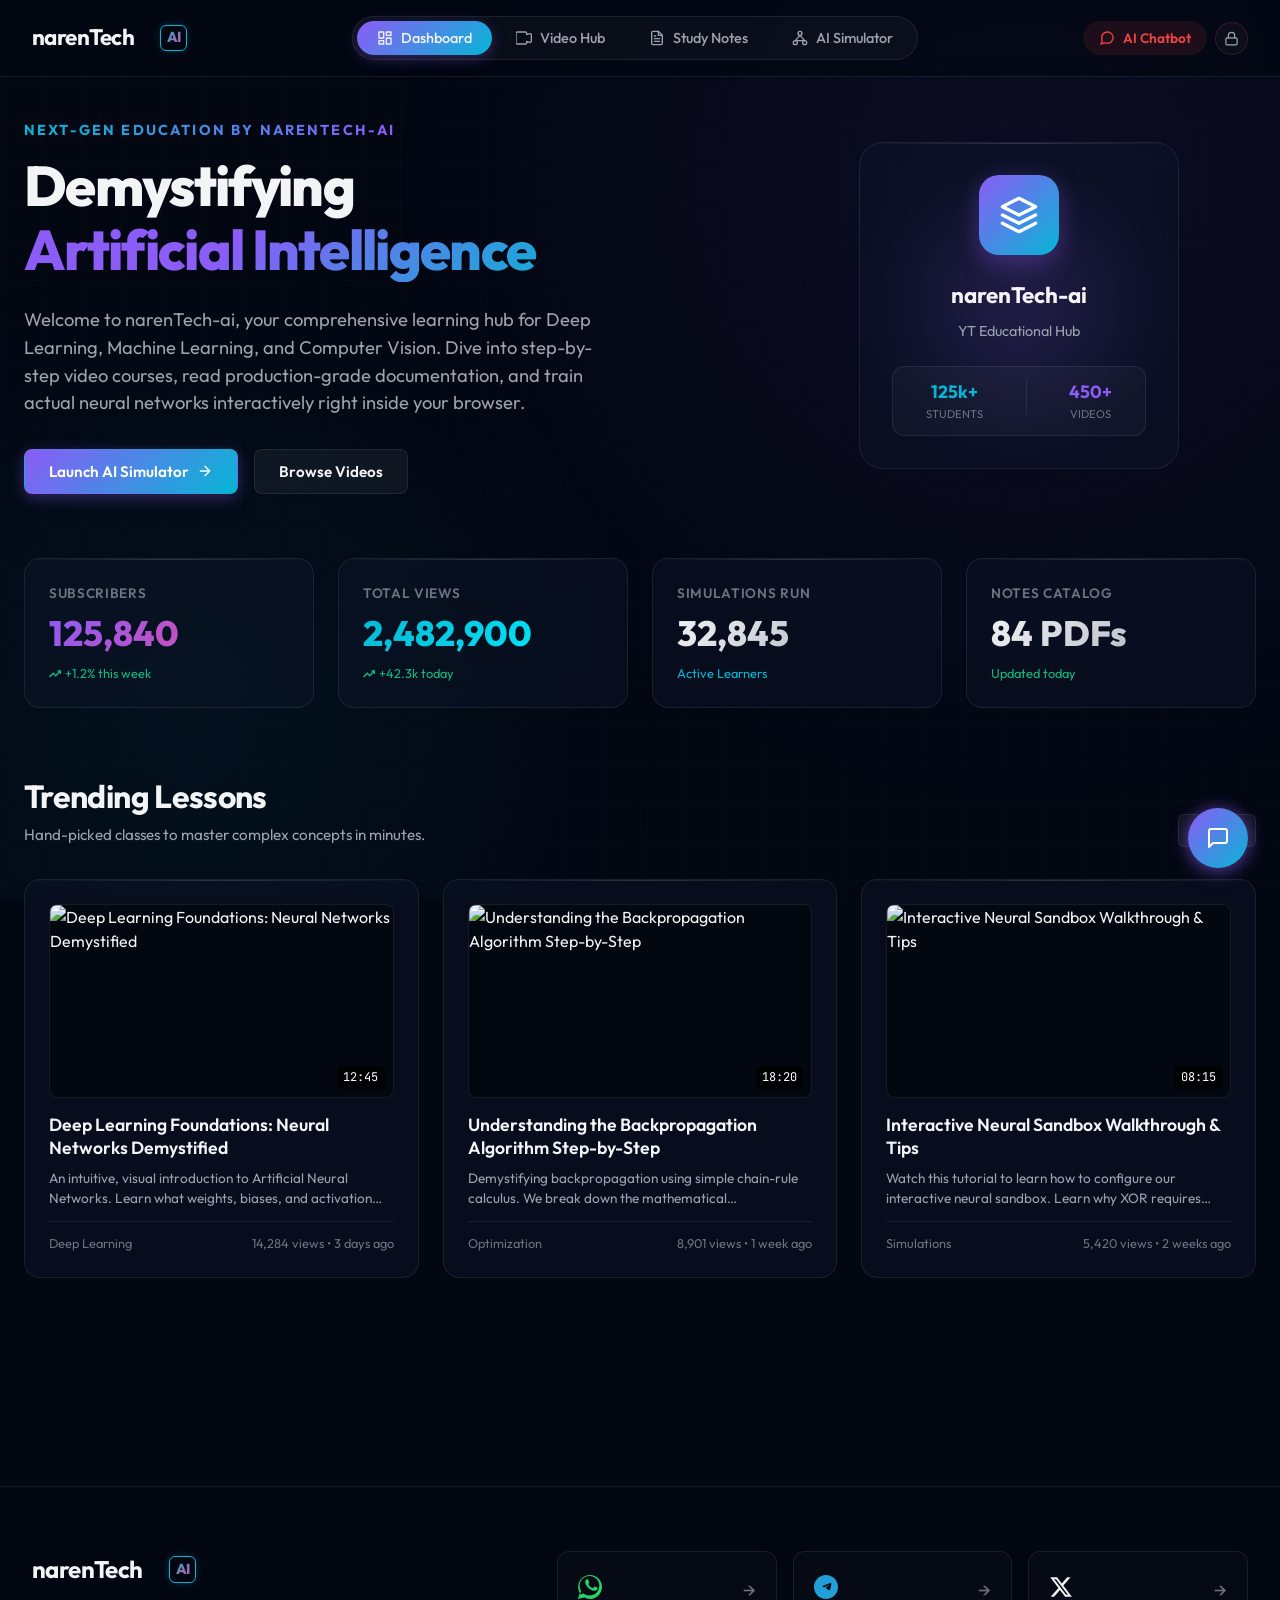
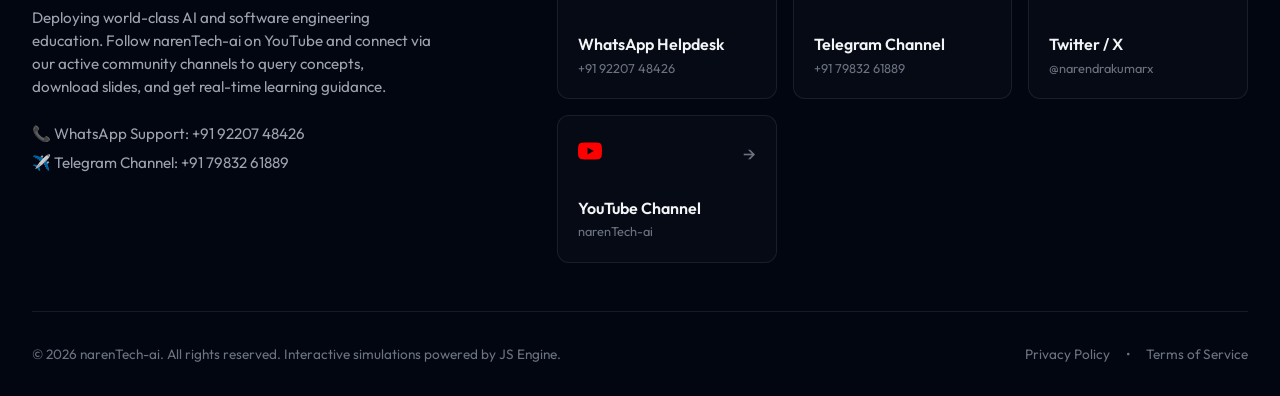
==== index.html @ bd672634 "add files by upload" ====
<!DOCTYPE html>
<html lang="en">
<head>
  <meta charset="UTF-8">
  <meta name="viewport" content="width=device-width, initial-scale=1.0">
  <title>narenTech-ai | Educational Platform & AI Hub</title>
  <meta name="description" content="Explore interactive tutorials, simulated uploads, study notes, and hands-on AI learning simulations by narenTech-ai.">
  <link rel="stylesheet" href="styles.css">
</head>
<body>

  <!-- Dynamic Interactive Background -->
  <div class="bg-grid"></div>
  <div class="bg-radial-glow"></div>

  <!-- Navigation Header -->
  <header>
    <a href="#" class="logo" id="brand-logo">
      narenTech<span class="tech"></span><span class="ai">AI</span>
    </a>
    
    <nav class="nav-links">
      <button class="nav-item active" data-tab="dashboard-tab">
        <svg width="16" height="16" viewBox="0 0 24 24" fill="none" stroke="currentColor" stroke-width="2" stroke-linecap="round" stroke-linejoin="round"><rect x="3" y="3" width="7" height="9"></rect><rect x="14" y="3" width="7" height="5"></rect><rect x="14" y="12" width="7" height="9"></rect><rect x="3" y="16" width="7" height="5"></rect></svg>
        Dashboard
      </button>
      <button class="nav-item" data-tab="videos-tab">
        <svg width="16" height="16" viewBox="0 0 24 24" fill="none" stroke="currentColor" stroke-width="2" stroke-linecap="round" stroke-linejoin="round"><path d="M23 7a2 2 0 0 0-2.45-1.45L16 7V5a2 2 0 0 0-2-2H2a2 2 0 0 0-2 2v14a2 2 0 0 0 2 2h12a2 2 0 0 0 2-2v-2l4.55 1.45A2 2 0 0 0 23 17V7z"></path></svg>
        Video Hub
      </button>
      <button class="nav-item" data-tab="notes-tab">
        <svg width="16" height="16" viewBox="0 0 24 24" fill="none" stroke="currentColor" stroke-width="2" stroke-linecap="round" stroke-linejoin="round"><path d="M14 2H6a2 2 0 0 0-2 2v16a2 2 0 0 0 2 2h12a2 2 0 0 0 2-2V8z"></path><polyline points="14 2 14 8 20 8"></polyline><line x1="16" y1="13" x2="8" y2="13"></line><line x1="16" y1="17" x2="8" y2="17"></line><polyline points="10 9 9 9 8 9"></polyline></svg>
        Study Notes
      </button>
      <button class="nav-item" data-tab="sandbox-tab">
        <svg width="16" height="16" viewBox="0 0 24 24" fill="none" stroke="currentColor" stroke-width="2" stroke-linecap="round" stroke-linejoin="round"><circle cx="12" cy="5" r="3"></circle><circle cx="5" cy="19" r="3"></circle><circle cx="19" cy="19" r="3"></circle><line x1="5" y1="16" x2="19" y2="16"></line><line x1="5" y1="16" x2="12" y2="8"></line><line x1="19" y1="16" x2="12" y2="8"></line></svg>
        AI Simulator
      </button>
    </nav>

    <div style="display: flex; gap: 0.5rem; align-items: center;">
      <button class="youtube-badge" id="btn-header-chat" style="cursor: pointer; border: none; font-family: inherit;">
        <svg width="16" height="16" viewBox="0 0 24 24" fill="none" stroke="currentColor" stroke-width="2" stroke-linecap="round" stroke-linejoin="round"><path d="M21 11.5a8.38 8.38 0 0 1-.9 3.8 8.5 8.5 0 0 1-7.6 4.7 8.38 8.38 0 0 1-3.8-.9L3 21l1.9-5.7a8.38 8.38 0 0 1-.9-3.8 8.5 8.5 0 0 1 4.7-7.6 8.38 8.38 0 0 1 3.8-.9h.5a8.48 8.48 0 0 1 8 8v.5z"></path></svg>
        AI Chatbot
      </button>
      <button class="youtube-badge" id="btn-admin-portal" style="background: rgba(255,255,255,0.03); border: 1px solid var(--border-color); color: var(--text-secondary); cursor: pointer; border-radius: 9999px; padding: 0.5rem; display: flex; align-items: center; justify-content: center;" title="Admin Portal">
        <svg width="15" height="15" viewBox="0 0 24 24" fill="none" stroke="currentColor" stroke-width="2" stroke-linecap="round" stroke-linejoin="round"><rect x="3" y="11" width="18" height="11" rx="2" ry="2"></rect><path d="M7 11V7a5 5 0 0 1 10 0v4"></path></svg>
      </button>
    </div>
  </header>

  <!-- Page Content Shell -->
  <main>

    <!-- TAB 1: DASHBOARD -->
    <section id="dashboard-tab" class="tab-content active">
      <div class="hero">
        <div class="hero-text-content">
          <span class="hero-subtitle">Next-Gen Education by narenTech-ai</span>
          <h1 class="hero-title">
            <span>Demystifying</span>
            <span class="gradient-text">Artificial Intelligence</span>
          </h1>
          <p class="hero-desc">
            Welcome to narenTech-ai, your comprehensive learning hub for Deep Learning, Machine Learning, and Computer Vision. Dive into step-by-step video courses, read production-grade documentation, and train actual neural networks interactively right inside your browser.
          </p>
          <div class="hero-buttons">
            <button class="btn btn-primary" onclick="switchTab('sandbox-tab')">
              Launch AI Simulator
              <svg width="16" height="16" viewBox="0 0 24 24" fill="none" stroke="currentColor" stroke-width="2" stroke-linecap="round" stroke-linejoin="round"><line x1="5" y1="12" x2="19" y2="12"></line><polyline points="12 5 19 12 12 19"></polyline></svg>
            </button>
            <button class="btn btn-secondary" onclick="switchTab('videos-tab')">
              Browse Videos
            </button>
          </div>
        </div>
        <div class="hero-visual">
          <div class="hero-glow-sphere"></div>
          <!-- Premium 3D Glass Card showing Simulated Channel Logo -->
          <div class="glass-card purple-glow" style="width: 320px; padding: 2rem; text-align: center; border-radius: 24px;">
            <div style="width: 80px; height: 80px; background: linear-gradient(135deg, var(--accent-purple), var(--accent-cyan)); border-radius: 20px; margin: 0 auto 1.5rem auto; display: flex; align-items: center; justify-content: center; box-shadow: 0 8px 25px var(--accent-purple-glow);">
              <svg width="40" height="40" viewBox="0 0 24 24" fill="none" stroke="white" stroke-width="2" stroke-linecap="round" stroke-linejoin="round"><path d="M12 2L2 7l10 5 10-5-10-5z"></path><path d="M2 17l10 5 10-5"></path><path d="M2 12l10 5 10-5"></path></svg>
            </div>
            <h3 style="font-size: 1.4rem; font-weight: 700; margin-bottom: 0.5rem;">narenTech-ai</h3>
            <p style="color: var(--text-secondary); font-size: 0.9rem; margin-bottom: 1.5rem;">YT Educational Hub</p>
            <div style="background: rgba(255,255,255,0.03); border: 1px solid var(--border-color); border-radius: 12px; padding: 0.75rem; display: flex; justify-content: space-around;">
              <div>
                <p style="font-size: 1.1rem; font-weight: 700; color: var(--accent-cyan);">125k+</p>
                <p style="font-size: 0.7rem; color: var(--text-muted); text-transform: uppercase;">Students</p>
              </div>
              <div style="border-left: 1px solid var(--border-color); height: 35px;"></div>
              <div>
                <p style="font-size: 1.1rem; font-weight: 700; color: var(--accent-purple);">450+</p>
                <p style="font-size: 0.7rem; color: var(--text-muted); text-transform: uppercase;">Videos</p>
              </div>
            </div>
          </div>
        </div>
      </div>

      <!-- Channel Analytics Panel -->
      <div class="dashboard-summary">
        <div class="glass-card purple-glow stat-item">
          <span class="stat-label">Subscribers</span>
          <span class="stat-val gradient-purple">125,840</span>
          <span class="stat-desc">
            <svg width="12" height="12" viewBox="0 0 24 24" fill="none" stroke="currentColor" stroke-width="3"><polyline points="23 6 13.5 15.5 8.5 10.5 1 18"></polyline><polyline points="17 6 23 6 23 12"></polyline></svg>
            +1.2% this week
          </span>
        </div>
        <div class="glass-card cyan-glow stat-item">
          <span class="stat-label">Total Views</span>
          <span class="stat-val gradient-cyan">2,482,900</span>
          <span class="stat-desc">
            <svg width="12" height="12" viewBox="0 0 24 24" fill="none" stroke="currentColor" stroke-width="3"><polyline points="23 6 13.5 15.5 8.5 10.5 1 18"></polyline><polyline points="17 6 23 6 23 12"></polyline></svg>
            +42.3k today
          </span>
        </div>
        <div class="glass-card stat-item">
          <span class="stat-label">Simulations Run</span>
          <span class="stat-val">32,845</span>
          <span class="stat-desc" style="color: var(--accent-cyan);">
            Active Learners
          </span>
        </div>
        <div class="glass-card stat-item">
          <span class="stat-label">Notes Catalog</span>
          <span class="stat-val">84 PDFs</span>
          <span class="stat-desc">
            Updated today
          </span>
        </div>
      </div>

      <!-- Highlight Video Section -->
      <div class="section-header">
        <div class="section-title-wrap">
          <h2>Trending Lessons</h2>
          <p>Hand-picked classes to master complex concepts in minutes.</p>
        </div>
        <button class="btn btn-secondary btn-sm" onclick="switchTab('videos-tab')">View All</button>
      </div>

      <div class="video-grid" id="trending-video-grid">
        <!-- Rendered dynamically via JS -->
      </div>
    </section>

    <!-- TAB 2: VIDEOS HUB -->
    <section id="videos-tab" class="tab-content">
      <div class="section-header">
        <div class="section-title-wrap">
          <h2>Video Hub & Portal</h2>
          <p>Upload new educational clips to simulate deployment and test local courses.</p>
        </div>
      </div>

      <div class="upload-wrapper" id="video-hub-wrapper">
        <!-- Left Panel: Uploader Form -->
        <div class="glass-card purple-glow admin-only">
          <h3 style="font-size: 1.2rem; font-weight: 700; margin-bottom: 1.5rem; display: flex; align-items: center; gap: 0.5rem;">
            <svg width="18" height="18" viewBox="0 0 24 24" fill="none" stroke="var(--accent-purple)" stroke-width="2"><path d="M21 15v4a2 2 0 0 1-2 2H5a2 2 0 0 1-2-2v-4"></path><polyline points="17 8 12 3 7 8"></polyline><line x1="12" y1="3" x2="12" y2="15"></line></svg>
            Simulate Video Upload
          </h3>
          <div class="upload-form">
            <div class="form-group">
              <label for="video-title">Video Title</label>
              <input type="text" id="video-title" class="form-control" placeholder="e.g., Backpropagation Explained Intuitive">
            </div>
            <div class="form-group">
              <label for="video-desc">Description</label>
              <textarea id="video-desc" class="form-control" placeholder="Describe the topics and parameters detailed in this video tutorial..."></textarea>
            </div>
            <div class="form-group">
              <label for="video-duration-input">Duration (mm:ss)</label>
              <input type="text" id="video-duration-input" class="form-control" placeholder="05:30" value="06:45">
            </div>
            
            <div class="form-group">
              <label>Select Video File</label>
              <div class="dropzone" id="video-dropzone">
                <input type="file" id="video-file-input" accept="video/*" style="display: none;">
                <span class="dropzone-icon">
                  <svg width="48" height="48" viewBox="0 0 24 24" fill="none" stroke="currentColor" stroke-width="1.5" stroke-linecap="round" stroke-linejoin="round"><path d="M23 7a2 2 0 0 0-2.45-1.45L16 7V5a2 2 0 0 0-2-2H2a2 2 0 0 0-2 2v14a2 2 0 0 0 2 2h12a2 2 0 0 0 2-2v-2l4.55 1.45A2 2 0 0 0 23 17V7z"></path></svg>
                </span>
                <p style="font-weight: 500; font-size: 0.95rem;">Drag & drop video file or click to browse</p>
                <p style="font-size: 0.75rem; color: var(--text-muted);">Supports MP4, WebM, AVI (simulated processing)</p>
              </div>
            </div>

            <!-- Progress Bar -->
            <div class="upload-progress-container" id="video-progress-container">
              <div class="progress-header">
                <span class="progress-title" id="video-progress-title">Uploading video...</span>
                <span class="progress-percent" id="video-progress-percent">0%</span>
              </div>
              <div class="progress-bar-bg">
                <div class="progress-bar-fill" id="video-progress-fill"></div>
              </div>
              <span class="progress-status" id="video-progress-status">Speed: 45 MB/s</span>
            </div>

            <button class="btn btn-primary" id="start-upload-btn" style="width: 100%;">
              Process & Add Video
            </button>
          </div>
        </div>

        <!-- Right Panel: Lesson Catalog -->
        <div class="glass-card" style="min-height: 100%;">
          <div style="display: flex; justify-content: space-between; align-items: center; margin-bottom: 1.5rem;">
            <h3 style="font-size: 1.2rem; font-weight: 700;">Tutorial Collection</h3>
            <div class="search-bar-wrap" style="width: 220px;">
              <input type="text" id="video-search" class="form-control btn-sm" placeholder="Search courses..." style="width: 100%; border-radius: 6px;">
            </div>
          </div>
          
          <div class="video-grid" id="full-video-grid" style="grid-template-columns: repeat(auto-fill, minmax(220px, 1fr)); gap: 1rem;">
            <!-- Rendered dynamically -->
          </div>
        </div>
      </div>
    </section>

    <!-- TAB 3: STUDY NOTES -->
    <section id="notes-tab" class="tab-content">
      <div class="section-header">
        <div class="section-title-wrap">
          <h2>Education Notes & Docs</h2>
          <p>Read standard text notes or drop in markdown/text files to parse them on-the-fly.</p>
        </div>
      </div>

      <div class="notes-container">
        <!-- Sidebar: Upload and File List -->
        <div class="notes-sidebar">
          <div class="glass-card cyan-glow admin-only">
            <h3 style="font-size: 1.05rem; font-weight: 700; margin-bottom: 1rem; display: flex; align-items: center; gap: 0.5rem;">
              <svg width="16" height="16" viewBox="0 0 24 24" fill="none" stroke="var(--accent-cyan)" stroke-width="2"><path d="M14 2H6a2 2 0 0 0-2 2v16a2 2 0 0 0 2 2h12a2 2 0 0 0 2-2V8z"></path><polyline points="14 2 14 8 20 8"></polyline><line x1="16" y1="13" x2="8" y2="13"></line><line x1="16" y1="17" x2="8" y2="17"></line><polyline points="10 9 9 9 8 9"></polyline></svg>
              Upload Text/MD Note
            </h3>
            
            <div class="dropzone" id="notes-dropzone" style="padding: 1.5rem 1rem;">
              <input type="file" id="notes-file-input" accept=".txt,.md" style="display: none;">
              <span class="dropzone-icon" style="font-size: 2rem;">
                <svg width="32" height="32" viewBox="0 0 24 24" fill="none" stroke="currentColor" stroke-width="2" stroke-linecap="round" stroke-linejoin="round"><path d="M12 5v14M5 12h14"/></svg>
              </span>
              <p style="font-size: 0.8rem; font-weight: 500;">Drop TXT/MD note file</p>
            </div>
            
            <!-- Notes Progress -->
            <div class="upload-progress-container" id="notes-progress-container" style="margin-top: 1rem;">
              <div class="progress-header">
                <span class="progress-title" style="font-size: 0.75rem;">Parsing note...</span>
                <span class="progress-percent" id="notes-progress-percent" style="font-size: 0.75rem;">0%</span>
              </div>
              <div class="progress-bar-bg" style="height: 4px;">
                <div class="progress-bar-fill" id="notes-progress-fill"></div>
              </div>
            </div>
          </div>

          <div class="glass-card" style="flex: 1; display: flex; flex-direction: column; gap: 1rem;">
            <div class="search-bar-wrap">
              <span class="search-icon">
                <svg width="14" height="14" viewBox="0 0 24 24" fill="none" stroke="currentColor" stroke-width="2"><circle cx="11" cy="11" r="8"></circle><line x1="21" y1="21" x2="16.65" y2="16.65"></line></svg>
              </span>
              <input type="text" id="notes-search" class="form-control" placeholder="Search notes..." style="padding-left: 2.2rem; font-size: 0.85rem; padding-top: 0.5rem; padding-bottom: 0.5rem;">
            </div>
            <div class="notes-list" id="notes-list">
              <!-- Rendered dynamically -->
            </div>
          </div>
        </div>

        <!-- Right Panel: Full Screen formatted Notes Reader -->
        <div class="glass-card notes-content-area purple-glow">
          <div class="notes-reader-header">
            <div class="notes-title-wrap">
              <h3 id="reader-title">Introduction to Deep Learning</h3>
              <div class="notes-meta-info" id="reader-meta">Written by narenTech-ai • Last updated today</div>
            </div>
            <div class="reader-settings">
              <button class="btn btn-secondary btn-sm" id="btn-font-dec" title="Decrease font size" style="padding: 0.25rem 0.5rem;">A-</button>
              <button class="btn btn-secondary btn-sm" id="btn-font-inc" title="Increase font size" style="padding: 0.25rem 0.5rem;">A+</button>
              <button class="btn btn-accent btn-sm" id="btn-copy-note" style="padding: 0.25rem 0.65rem;">
                <svg width="12" height="12" viewBox="0 0 24 24" fill="none" stroke="currentColor" stroke-width="2"><rect x="9" y="9" width="13" height="13" rx="2" ry="2"></rect><path d="M5 15H4a2 2 0 0 1-2-2V4a2 2 0 0 1 2-2h9a2 2 0 0 1 2 2v1"></path></svg>
                Copy Raw
              </button>
            </div>
          </div>
          
          <div class="reader-body" id="reader-body">
            <!-- Dynamic note display container -->
          </div>
        </div>
      </div>
    </section>

    <!-- TAB 4: INTERACTIVE AI SIMULATION -->
    <section id="sandbox-tab" class="tab-content">
      <div class="section-header">
        <div class="section-title-wrap">
          <h2>Neural Sandbox</h2>
          <p>Configure features, structure parameters, and visual training boundaries in real-time.</p>
        </div>
      </div>

      <div class="simulator-layout">
        <!-- 1. Left Panel: parameters control -->
        <div class="glass-card simulator-controls purple-glow">
          <div class="simulator-group">
            <h4>1. Choose Dataset</h4>
            <div class="dataset-selector">
              <button class="dataset-btn active" data-dataset="circle" title="Circular classification boundary">
                <div style="width: 14px; height: 14px; border-radius: 50%; border: 2.5px solid var(--accent-cyan); box-sizing: border-box;"></div>
                Circle
              </button>
              <button class="dataset-btn" data-dataset="xor" title="Non-linear Exclusive OR pattern">
                <div style="position: relative; width: 14px; height: 14px;">
                  <div style="position: absolute; top:0; left:0; width:6px; height:6px; background:var(--accent-purple); border-radius:1px;"></div>
                  <div style="position: absolute; bottom:0; right:0; width:6px; height:6px; background:var(--accent-purple); border-radius:1px;"></div>
                  <div style="position: absolute; top:0; right:0; width:6px; height:6px; background:var(--accent-cyan); border-radius:50%;"></div>
                  <div style="position: absolute; bottom:0; left:0; width:6px; height:6px; background:var(--accent-cyan); border-radius:50%;"></div>
                </div>
                XOR
              </button>
              <button class="dataset-btn" data-dataset="linear" title="Linearly separable data pattern">
                <div style="width: 16px; height: 16px; position: relative;">
                  <div style="position: absolute; width: 100%; height: 2px; background: var(--text-muted); top: 50%; transform: rotate(-45deg);"></div>
                  <div style="position: absolute; top: 1px; left: 1px; width: 5px; height: 5px; background: var(--accent-cyan); border-radius: 50%;"></div>
                  <div style="position: absolute; bottom: 1px; right: 1px; width: 5px; height: 5px; background: var(--accent-purple); border-radius: 1px;"></div>
                </div>
                Linear
              </button>
            </div>
          </div>

          <div class="simulator-group">
            <h4>2. Architecture Config</h4>
            <div class="param-slider-wrap">
              <div class="slider-label">
                <span>Hidden Layers</span>
                <span id="label-hidden-layers" style="font-weight:700; color:var(--accent-purple);">2</span>
              </div>
              <input type="range" id="slider-hidden-layers" min="1" max="4" value="2" step="1" style="width: 100%;">
            </div>
            
            <div id="neurons-controllers-container" style="display: flex; flex-direction: column; gap: 0.65rem; margin-top: 0.25rem;">
              <!-- Dynamic nodes controllers based on number of layers -->
            </div>
          </div>

          <div class="simulator-group">
            <h4>3. Hyperparameters</h4>
            <div class="param-grid">
              <div class="param-slider-wrap">
                <span class="slider-label" style="font-size: 0.75rem;">Learning Rate</span>
                <select id="select-lr" class="form-control btn-sm" style="background: rgba(255,255,255,0.02); border-radius: 6px;">
                  <option value="0.01">0.01</option>
                  <option value="0.03" selected>0.03</option>
                  <option value="0.1">0.1</option>
                  <option value="0.3">0.3</option>
                </select>
              </div>
              <div class="param-slider-wrap">
                <span class="slider-label" style="font-size: 0.75rem;">Activation</span>
                <select id="select-activation" class="form-control btn-sm" style="background: rgba(255,255,255,0.02); border-radius: 6px;">
                  <option value="relu">ReLU</option>
                  <option value="sigmoid">Sigmoid</option>
                  <option value="tanh" selected>Tanh</option>
                </select>
              </div>
            </div>
          </div>
        </div>

        <!-- 2. Center Panel: network drawing visualizer -->
        <div class="glass-card network-graph-container">
          <h3 style="font-size: 1.1rem; font-weight: 700; margin-bottom: 1rem; color: var(--text-primary); display: flex; align-items: center; justify-content: space-between;">
            <span>Weights Visualizer</span>
            <span style="font-size: 0.75rem; color: var(--text-muted); font-weight: normal;">Thicker lines = higher weights</span>
          </h3>
          <div class="network-canvas-wrap">
            <svg id="networkSvg">
              <!-- Synapses/Connections and Nodes are rendered dynamically -->
            </svg>
          </div>
        </div>

        <!-- 3. Right Panel: training boundary and plots -->
        <div class="glass-card sim-output-container cyan-glow">
          <h3 style="font-size: 1.1rem; font-weight: 700;">Decision Boundary</h3>
          
          <div class="sim-canvas-wrap">
            <canvas id="boundaryCanvas" width="200" height="200"></canvas>
          </div>

          <div class="sim-metrics">
            <div class="metric-card">
              <div class="label">Epoch</div>
              <div class="value" id="metric-epoch">0000</div>
            </div>
            <div class="metric-card">
              <div class="label">Train Loss</div>
              <div class="value" id="metric-loss">0.000</div>
            </div>
            <div class="metric-card">
              <div class="label">Accuracy</div>
              <div class="value" id="metric-accuracy">0.0%</div>
            </div>
          </div>

          <div class="sim-control-panel">
            <button class="btn btn-primary" id="btn-train-toggle">
              <svg width="14" height="14" viewBox="0 0 24 24" fill="currentColor"><polygon points="5 3 19 12 5 21 5 3"></polygon></svg>
              Train Model
            </button>
            <button class="btn btn-secondary btn-sm" id="btn-train-step" title="Run single epoch">
              Step
            </button>
            <button class="btn btn-secondary btn-sm" id="btn-train-reset" title="Reinitialize random weights">
              Reset
            </button>
          </div>
        </div>
      </div>
    </section>

  </main>

  <!-- Video Player Custom Overlay Modal -->
  <div class="video-player-modal" id="player-modal">
    <div class="video-player-container">
      <div class="player-header">
        <h3 id="modal-video-title">Video Lesson Playback</h3>
        <button class="close-player" id="modal-video-close">&times;</button>
      </div>
      <div class="player-body">
        <video id="main-player" controls preload="metadata"></video>
      </div>
    </div>
  </div>

  <!-- Social Community Footer -->
  <footer>
    <div class="footer-content">
      <div class="footer-brand">
        <h3 class="logo" style="margin-bottom: 1.25rem;">
          narenTech<span class="tech"></span><span class="ai">AI</span>
        </h3>
        <p style="margin-bottom: 1.5rem;">
          Deploying world-class AI and software engineering education. Follow narenTech-ai on YouTube and connect via our active community channels to query concepts, download slides, and get real-time learning guidance.
        </p>
        <div style="font-size: 0.9rem; color: var(--text-secondary); display: flex; flex-direction: column; gap: 0.4rem;">
          <p>📞 WhatsApp Support: +91 92207 48426</p>
          <p>✈️ Telegram Channel: +91 79832 61889</p>
        </div>
      </div>

      <!-- Links Grid (Custom WhatsApp, Telegram, X Card Styling) -->
      <div class="social-cards">
        
        <!-- WhatsApp -->
        <a href="https://wa.me/919220748426" target="_blank" class="social-connect-card card-wa">
          <div class="social-header">
            <div class="social-icon">
              <!-- WhatsApp Icon SVG -->
              <svg width="24" height="24" viewBox="0 0 24 24" fill="currentColor"><path d="M.057 24l1.687-6.163c-1.041-1.804-1.588-3.849-1.587-5.946C.06 5.348 5.397.01 12.008.01c3.202.001 6.212 1.246 8.477 3.514 2.266 2.268 3.507 5.28 3.505 8.484-.004 6.657-5.34 11.997-11.953 11.997-2.005-.001-3.973-.502-5.73-1.458L0 24zm6.59-4.846c1.6.95 3.188 1.449 4.825 1.451 5.436 0 9.86-4.37 9.864-9.799.002-2.63-1.023-5.101-2.885-6.963C16.59 2.02 14.124.99 11.5.992c-5.441 0-9.87 4.372-9.874 9.802-.001 1.76.476 3.479 1.383 4.986l-.985 3.597 3.708-.962zm12.333-6.611c-.307-.153-1.82-.893-2.101-.994-.28-.102-.485-.153-.688.153-.203.305-.788 1.002-.966 1.205-.178.204-.355.229-.663.076-.307-.152-1.3-.478-2.478-1.521-.917-.811-1.536-1.815-1.716-2.121-.18-.306-.019-.471.134-.622.137-.137.307-.355.462-.533.153-.178.203-.306.307-.509.102-.204.051-.382-.026-.534-.076-.153-.688-1.649-.942-2.26-.248-.595-.501-.515-.688-.524-.178-.008-.382-.01-.586-.01-.203 0-.534.076-.814.382-.28.305-1.07 1.042-1.07 2.541 0 1.498 1.096 2.946 1.248 3.149.153.204 2.158 3.279 5.228 4.593.73.313 1.3.5 1.743.642.733.232 1.399.199 1.925.121.587-.087 1.82-.741 2.074-1.458.255-.718.255-1.332.178-1.458-.076-.127-.28-.203-.586-.356z"/></svg>
            </div>
            <div class="social-arrow">→</div>
          </div>
          <div class="social-info">
            <span class="social-name">WhatsApp Helpdesk</span>
            <span class="social-handle">+91 92207 48426</span>
          </div>
        </a>

        <!-- Telegram -->
        <a href="https://t.me/+917983261889" target="_blank" class="social-connect-card card-tg">
          <div class="social-header">
            <div class="social-icon">
              <!-- Telegram Icon SVG -->
              <svg width="24" height="24" viewBox="0 0 24 24" fill="currentColor"><path d="M12 0C5.373 0 0 5.373 0 12s5.373 12 12 12 12-5.373 12-12S18.627 0 12 0zm5.562 8.161c-.18.717-.962 4.384-1.362 5.952-.169.664-.471 1.206-.693 1.227-.482.045-.847-.318-1.313-.623-.73-.477-1.139-.773-1.848-1.24-.819-.539-.288-.836.179-1.319.122-.126 2.247-2.062 2.288-2.234.005-.022.01-.1-.036-.141-.047-.042-.116-.027-.166-.016-.07.015-1.19.754-3.349 2.212-.317.218-.603.325-.86.32-.284-.006-.832-.161-1.239-.293-.499-.162-.896-.248-.861-.523.018-.143.215-.291.591-.444 2.308-1.004 3.847-1.666 4.617-1.986 2.195-.913 2.652-1.071 2.948-1.076.065-.001.21.016.304.093.079.065.101.155.109.223.009.071.013.223-.002.384z"/></svg>
            </div>
            <div class="social-arrow">→</div>
          </div>
          <div class="social-info">
            <span class="social-name">Telegram Channel</span>
            <span class="social-handle">+91 79832 61889</span>
          </div>
        </a>

        <!-- Twitter / X -->
        <a href="https://x.com/narendrakumarx" target="_blank" class="social-connect-card card-tw">
          <div class="social-header">
            <div class="social-icon">
              <!-- Twitter/X Icon SVG -->
              <svg width="24" height="24" viewBox="0 0 24 24" fill="currentColor"><path d="M18.244 2.25h3.308l-7.227 8.26 8.502 11.24H16.17l-5.214-6.817L4.99 21.75H1.68l7.73-8.835L1.254 2.25H8.08l4.713 6.231zm-1.161 17.52h1.833L7.084 4.126H5.117z"/></svg>
            </div>
            <div class="social-arrow">→</div>
          </div>
          <div class="social-info">
            <span class="social-name">Twitter / X</span>
            <span class="social-handle">@narendrakumarx</span>
          </div>
        </a>

        <!-- YouTube (Simulated channel with same name as narenTech-ai) -->
        <a href="https://www.youtube.com/results?search_query=narenTech-ai" target="_blank" class="social-connect-card card-yt">
          <div class="social-header">
            <div class="social-icon">
              <!-- YouTube Icon SVG -->
              <svg width="24" height="24" viewBox="0 0 24 24" fill="currentColor"><path d="M23.498 6.163a3.003 3.003 0 0 0-2.11-2.11C19.518 3.545 12 3.545 12 3.545s-7.518 0-9.388.508a3.003 3.003 0 0 0-2.11 2.11C0 8.033 0 12 0 12s0 3.967.502 5.837a3.003 3.003 0 0 0 2.11 2.11c1.87.508 9.388.508 9.388.508s7.518 0 9.388-.508a3.003 3.003 0 0 0 2.11-2.11C24 15.967 24 12 24 12s0-3.967-.502-5.837zM9.545 15.568V8.432L15.818 12l-6.273 3.568z"/></svg>
            </div>
            <div class="social-arrow">→</div>
          </div>
          <div class="social-info">
            <span class="social-name">YouTube Channel</span>
            <span class="social-handle">narenTech-ai</span>
          </div>
        </a>

      </div>
    </div>

    <div class="footer-bottom">
      <p>&copy; 2026 narenTech-ai. All rights reserved. Interactive simulations powered by JS Engine.</p>
      <p style="display: flex; gap: 1rem;">
        <a href="#" style="color: inherit; text-decoration: none;">Privacy Policy</a>
        <span>•</span>
        <a href="#" style="color: inherit; text-decoration: none;">Terms of Service</a>
      </p>
    </div>
  </footer>

  <!-- Floating Autonomous AI Chatbot -->
  <div class="chatbot-floating-trigger" id="chat-trigger" title="Ask narenTech Autonomous AI">
    <svg width="24" height="24" viewBox="0 0 24 24" fill="none" stroke="white" stroke-width="2" stroke-linecap="round" stroke-linejoin="round"><path d="M21 15a2 2 0 0 1-2 2H7l-4 4V5a2 2 0 0 1 2-2h14a2 2 0 0 1 2 2z"></path></svg>
    <span class="chat-pulse"></span>
  </div>

  <div class="chatbot-container" id="chat-container">
    <div class="chat-header">
      <div style="display: flex; align-items: center; gap: 0.5rem;">
        <div style="width: 8px; height: 8px; background: var(--status-success); border-radius: 50%; box-shadow: 0 0 8px var(--status-success);"></div>
        <div>
          <div style="font-weight: 700; font-size: 0.95rem;">narenTech AI Agent</div>
          <div style="font-size: 0.7rem; color: var(--text-muted);">Autonomous Chatbot</div>
        </div>
      </div>
      <button class="close-chat" id="close-chat">&times;</button>
    </div>
    <div class="chat-messages" id="chat-messages">
      <div class="chat-bubble bot-msg">
        Hi! I am the <strong>narenTech-ai Autonomous AI</strong>. Ask me anything about Artificial Intelligence, Machine Learning, Deep Learning, our Neural Sandbox, or how to contact Naren!
      </div>
    </div>
    <div class="chat-quick-replies" id="chat-quick-replies">
      <button class="quick-reply-btn" data-query="Explain Backpropagation">Explain Backpropagation</button>
      <button class="quick-reply-btn" data-query="Why does XOR need hidden layers?">Why XOR needs hidden layers?</button>
      <button class="quick-reply-btn" data-query="How does the Neural Sandbox work?">How to use simulator?</button>
      <button class="quick-reply-btn" data-query="WhatsApp and Telegram contact info">Contact Info</button>
    </div>
    <div class="chat-input-area">
      <input type="text" id="chat-input" placeholder="Type AI query (e.g. What is ReLU?)..." autocomplete="off">
      <button id="chat-send-btn">
        <svg width="16" height="16" viewBox="0 0 24 24" fill="none" stroke="currentColor" stroke-width="2" stroke-linecap="round" stroke-linejoin="round"><line x1="22" y1="2" x2="11" y2="13"></line><polygon points="22 2 15 22 11 13 2 9 22 2"></polygon></svg>
      </button>
    </div>
  </div>

  <script src="app.js"></script>
</body>
</html>
---- styles.css ----
@import url('https://fonts.googleapis.com/css2?family=Outfit:wght@300;400;500;600;700;800&family=JetBrains+Mono:wght@400;500;700&display=swap');

:root {
  --bg-primary: #030712;
  --bg-secondary: #080d1a;
  --bg-card: rgba(15, 23, 42, 0.45);
  --bg-card-hover: rgba(15, 23, 42, 0.7);
  --bg-glass: rgba(17, 24, 39, 0.7);
  
  --accent-purple: #8b5cf6;
  --accent-purple-glow: rgba(139, 92, 246, 0.35);
  --accent-cyan: #06b6d4;
  --accent-cyan-glow: rgba(6, 182, 212, 0.35);
  --accent-pink: #ec4899;
  --accent-pink-glow: rgba(236, 72, 153, 0.35);
  
  --border-color: rgba(255, 255, 255, 0.08);
  --border-color-hover: rgba(255, 255, 255, 0.18);
  --border-glow: rgba(139, 92, 246, 0.15);
  
  --text-primary: #f3f4f6;
  --text-secondary: #9ca3af;
  --text-muted: #6b7280;
  
  --status-success: #10b981;
  --status-warning: #f59e0b;
  --status-error: #ef4444;
  --status-info: #3b82f6;

  --font-sans: 'Outfit', sans-serif;
  --font-mono: 'JetBrains Mono', monospace;
  
  --transition-fast: 0.2s ease;
  --transition-normal: 0.3s cubic-bezier(0.4, 0, 0.2, 1);
  --transition-slow: 0.5s cubic-bezier(0.4, 0, 0.2, 1);
  
  --shadow-sm: 0 1px 2px 0 rgba(0, 0, 0, 0.05);
  --shadow-md: 0 4px 6px -1px rgba(0, 0, 0, 0.1), 0 2px 4px -1px rgba(0, 0, 0, 0.06);
  --shadow-lg: 0 10px 15px -3px rgba(0, 0, 0, 0.1), 0 4px 6px -2px rgba(0, 0, 0, 0.05);
  --shadow-glow: 0 0 20px 0 var(--accent-purple-glow);
}

/* Global Reset */
* {
  box-sizing: border-box;
  margin: 0;
  padding: 0;
}

body {
  font-family: var(--font-sans);
  background-color: var(--bg-primary);
  color: var(--text-primary);
  line-height: 1.5;
  overflow-x: hidden;
  min-height: 100vh;
  position: relative;
}

/* Custom Scrollbar */
::-webkit-scrollbar {
  width: 8px;
  height: 8px;
}

::-webkit-scrollbar-track {
  background: var(--bg-primary);
}

::-webkit-scrollbar-thumb {
  background: rgba(255, 255, 255, 0.1);
  border-radius: 9999px;
  border: 2px solid var(--bg-primary);
}

::-webkit-scrollbar-thumb:hover {
  background: var(--accent-purple);
}

/* Dynamic Interactive Background */
.bg-grid {
  position: fixed;
  inset: 0;
  z-index: -2;
  background-size: 40px 40px;
  background-image: 
    linear-gradient(to right, rgba(255, 255, 255, 0.015) 1px, transparent 1px),
    linear-gradient(to bottom, rgba(255, 255, 255, 0.015) 1px, transparent 1px);
  pointer-events: none;
}

.bg-radial-glow {
  position: fixed;
  inset: 0;
  z-index: -1;
  background: 
    radial-gradient(circle 800px at 80% 20%, rgba(139, 92, 246, 0.07), transparent 80%),
    radial-gradient(circle 600px at 15% 80%, rgba(6, 182, 212, 0.06), transparent 80%);
  pointer-events: none;
}

/* Navigation Shell */
header {
  position: sticky;
  top: 0;
  z-index: 100;
  background: rgba(3, 7, 18, 0.6);
  backdrop-filter: blur(12px);
  -webkit-backdrop-filter: blur(12px);
  border-bottom: 1px solid var(--border-color);
  padding: 1rem 2rem;
  display: flex;
  justify-content: space-between;
  align-items: center;
}

.logo {
  display: flex;
  align-items: center;
  gap: 0.75rem;
  text-decoration: none;
  color: var(--text-primary);
  font-weight: 700;
  font-size: 1.4rem;
  letter-spacing: -0.025em;
}

.logo span.tech {
  background: linear-gradient(135deg, var(--accent-purple), var(--accent-cyan));
  -webkit-background-clip: text;
  -webkit-text-fill-color: transparent;
}

.logo span.ai {
  background: linear-gradient(135deg, var(--accent-cyan), var(--accent-pink));
  -webkit-background-clip: text;
  -webkit-text-fill-color: transparent;
  font-weight: 800;
  border: 1px solid var(--accent-cyan);
  padding: 0.1rem 0.35rem;
  border-radius: 6px;
  font-size: 0.9rem;
  margin-left: 0.15rem;
  box-shadow: 0 0 10px rgba(6, 182, 212, 0.2);
}

.nav-links {
  display: flex;
  background: rgba(255, 255, 255, 0.03);
  padding: 0.25rem;
  border-radius: 9999px;
  border: 1px solid var(--border-color);
  gap: 0.25rem;
}

.nav-item {
  background: transparent;
  border: none;
  padding: 0.5rem 1.25rem;
  font-family: var(--font-sans);
  color: var(--text-secondary);
  font-size: 0.9rem;
  font-weight: 500;
  cursor: pointer;
  border-radius: 9999px;
  transition: var(--transition-fast);
  display: flex;
  align-items: center;
  gap: 0.5rem;
}

.nav-item:hover {
  color: var(--text-primary);
  background: rgba(255, 255, 255, 0.05);
}

.nav-item.active {
  color: var(--text-primary);
  background: linear-gradient(135deg, var(--accent-purple), var(--accent-cyan));
  box-shadow: 0 4px 15px rgba(139, 92, 246, 0.3);
}

.youtube-badge {
  display: flex;
  align-items: center;
  gap: 0.5rem;
  background: rgba(239, 68, 68, 0.1);
  border: 1px solid rgba(239, 68, 68, 0.2);
  color: #ef4444;
  padding: 0.5rem 1rem;
  border-radius: 9999px;
  font-size: 0.85rem;
  font-weight: 600;
  text-decoration: none;
  transition: var(--transition-fast);
}

.youtube-badge:hover {
  background: #ef4444;
  color: #fff;
  box-shadow: 0 0 15px rgba(239, 68, 68, 0.4);
  transform: translateY(-2px);
}

/* Page Containers */
main {
  max-width: 1300px;
  margin: 0 auto;
  padding: 2.5rem 1.5rem 5rem 1.5rem;
}

.tab-content {
  display: none;
  animation: fadeIn var(--transition-normal);
}

.tab-content.active {
  display: block;
}

@keyframes fadeIn {
  from {
    opacity: 0;
    transform: translateY(8px);
  }
  to {
    opacity: 1;
    transform: translateY(0);
  }
}

/* Glass Card Component */
.glass-card {
  background: var(--bg-card);
  backdrop-filter: blur(16px);
  -webkit-backdrop-filter: blur(16px);
  border: 1px solid var(--border-color);
  border-radius: 16px;
  padding: 1.5rem;
  transition: var(--transition-normal);
  position: relative;
  overflow: hidden;
}

.glass-card::before {
  content: '';
  position: absolute;
  top: 0;
  left: 0;
  right: 0;
  height: 1px;
  background: linear-gradient(90deg, transparent, rgba(255, 255, 255, 0.15), transparent);
}

.glass-card:hover {
  border-color: var(--border-color-hover);
  box-shadow: 0 8px 30px rgba(0, 0, 0, 0.3), 0 0 20px rgba(139, 92, 246, 0.05);
  transform: translateY(-2px);
}

/* Accent Card Borders (Dynamic) */
.glass-card.purple-glow:hover {
  box-shadow: 0 8px 30px rgba(0, 0, 0, 0.3), 0 0 20px rgba(139, 92, 246, 0.1);
  border-color: rgba(139, 92, 246, 0.3);
}

.glass-card.cyan-glow:hover {
  box-shadow: 0 8px 30px rgba(0, 0, 0, 0.3), 0 0 20px rgba(6, 182, 212, 0.1);
  border-color: rgba(6, 182, 212, 0.3);
}

/* Buttons */
.btn {
  display: inline-flex;
  align-items: center;
  justify-content: center;
  gap: 0.5rem;
  padding: 0.75rem 1.5rem;
  border-radius: 8px;
  font-family: var(--font-sans);
  font-size: 0.95rem;
  font-weight: 600;
  cursor: pointer;
  transition: var(--transition-fast);
  text-decoration: none;
  border: 1px solid transparent;
}

.btn-primary {
  background: linear-gradient(135deg, var(--accent-purple), var(--accent-cyan));
  color: white;
  box-shadow: 0 4px 15px var(--accent-purple-glow);
}

.btn-primary:hover {
  opacity: 0.95;
  box-shadow: 0 4px 20px rgba(139, 92, 246, 0.5);
  transform: translateY(-1px);
}

.btn-secondary {
  background: rgba(255, 255, 255, 0.05);
  color: var(--text-primary);
  border-color: var(--border-color);
}

.btn-secondary:hover {
  background: rgba(255, 255, 255, 0.1);
  border-color: var(--border-color-hover);
}

.btn-accent {
  background: transparent;
  color: var(--accent-cyan);
  border: 1px solid rgba(6, 182, 212, 0.3);
}

.btn-accent:hover {
  background: rgba(6, 182, 212, 0.1);
  border-color: var(--accent-cyan);
  box-shadow: 0 0 10px rgba(6, 182, 212, 0.2);
}

.btn-sm {
  padding: 0.4rem 0.85rem;
  font-size: 0.85rem;
  border-radius: 6px;
}

/* Home Section Styles */
.hero {
  display: grid;
  grid-template-columns: 1.2fr 0.8fr;
  gap: 3rem;
  align-items: center;
  margin-bottom: 4rem;
}

@media (max-width: 968px) {
  .hero {
    grid-template-columns: 1fr;
    gap: 2rem;
    text-align: center;
  }
  .hero-buttons {
    justify-content: center;
  }
}

.hero-subtitle {
  font-size: 0.9rem;
  font-weight: 700;
  text-transform: uppercase;
  letter-spacing: 0.15em;
  background: linear-gradient(90deg, var(--accent-cyan), var(--accent-purple));
  -webkit-background-clip: text;
  -webkit-text-fill-color: transparent;
  margin-bottom: 0.75rem;
  display: inline-block;
}

.hero-title {
  font-size: 3.5rem;
  font-weight: 800;
  line-height: 1.15;
  letter-spacing: -0.03em;
  margin-bottom: 1.5rem;
}

.hero-title span {
  display: block;
}

.hero-title .gradient-text {
  background: linear-gradient(135deg, var(--accent-purple) 30%, var(--accent-cyan) 80%);
  -webkit-background-clip: text;
  -webkit-text-fill-color: transparent;
}

.hero-desc {
  font-size: 1.15rem;
  color: var(--text-secondary);
  margin-bottom: 2rem;
  max-width: 600px;
}

.hero-buttons {
  display: flex;
  gap: 1rem;
}

.hero-visual {
  position: relative;
  display: flex;
  justify-content: center;
  align-items: center;
}

.hero-glow-sphere {
  position: absolute;
  width: 300px;
  height: 300px;
  background: radial-gradient(circle, var(--accent-purple-glow) 0%, transparent 70%);
  filter: blur(20px);
  z-index: -1;
  animation: pulseSphere 8s infinite alternate ease-in-out;
}

@keyframes pulseSphere {
  0% { transform: scale(1) translate(0, 0); opacity: 0.7; }
  100% { transform: scale(1.2) translate(10px, -20px); opacity: 1; }
}

.dashboard-summary {
  display: grid;
  grid-template-columns: repeat(auto-fit, minmax(220px, 1fr));
  gap: 1.5rem;
  margin-bottom: 4rem;
}

.stat-item {
  display: flex;
  flex-direction: column;
  gap: 0.25rem;
}

.stat-label {
  font-size: 0.85rem;
  text-transform: uppercase;
  letter-spacing: 0.05em;
  color: var(--text-muted);
  font-weight: 600;
}

.stat-val {
  font-size: 2.2rem;
  font-weight: 800;
  background: linear-gradient(135deg, var(--text-primary), var(--text-secondary));
  -webkit-background-clip: text;
  -webkit-text-fill-color: transparent;
}

.stat-val.gradient-purple {
  background: linear-gradient(135deg, var(--accent-purple), var(--accent-pink));
  -webkit-background-clip: text;
  -webkit-text-fill-color: transparent;
}

.stat-val.gradient-cyan {
  background: linear-gradient(135deg, var(--accent-cyan), #00f2fe);
  -webkit-background-clip: text;
  -webkit-text-fill-color: transparent;
}

.stat-desc {
  font-size: 0.8rem;
  color: var(--status-success);
  display: flex;
  align-items: center;
  gap: 0.25rem;
}

/* Showcase Section */
.section-header {
  display: flex;
  justify-content: space-between;
  align-items: flex-end;
  margin-bottom: 2rem;
}

.section-title-wrap h2 {
  font-size: 2rem;
  font-weight: 700;
  letter-spacing: -0.02em;
}

.section-title-wrap p {
  color: var(--text-secondary);
  font-size: 0.95rem;
  margin-top: 0.25rem;
}

.video-grid {
  display: grid;
  grid-template-columns: repeat(auto-fit, minmax(320px, 1fr));
  gap: 1.5rem;
  margin-bottom: 3rem;
}

.video-card {
  display: flex;
  flex-direction: column;
  height: 100%;
}

.video-thumb {
  width: 100%;
  aspect-ratio: 16/9;
  background: rgba(0, 0, 0, 0.4);
  border-radius: 8px;
  overflow: hidden;
  position: relative;
  margin-bottom: 1rem;
  border: 1px solid var(--border-color);
}

.video-thumb img {
  width: 100%;
  height: 100%;
  object-fit: cover;
  transition: var(--transition-normal);
}

.video-card:hover .video-thumb img {
  transform: scale(1.05);
}

.video-play-btn {
  position: absolute;
  inset: 0;
  display: flex;
  align-items: center;
  justify-content: center;
  background: rgba(3, 7, 18, 0.4);
  opacity: 0;
  transition: var(--transition-fast);
}

.video-card:hover .video-play-btn {
  opacity: 1;
  background: rgba(3, 7, 18, 0.6);
}

.play-icon {
  width: 50px;
  height: 50px;
  background: var(--accent-purple);
  border-radius: 50%;
  display: flex;
  align-items: center;
  justify-content: center;
  box-shadow: 0 0 15px var(--accent-purple-glow);
  transition: var(--transition-fast);
  color: white;
}

.video-card:hover .play-icon {
  transform: scale(1.1);
  background: var(--accent-cyan);
  box-shadow: 0 0 20px var(--accent-cyan-glow);
}

.video-duration {
  position: absolute;
  bottom: 0.5rem;
  right: 0.5rem;
  background: rgba(0, 0, 0, 0.75);
  color: white;
  font-size: 0.75rem;
  padding: 0.15rem 0.4rem;
  border-radius: 4px;
  font-family: var(--font-mono);
}

.video-info h3 {
  font-size: 1.1rem;
  font-weight: 600;
  margin-bottom: 0.5rem;
  line-height: 1.3;
}

.video-info p {
  font-size: 0.85rem;
  color: var(--text-secondary);
  margin-bottom: 0.75rem;
  display: -webkit-box;
  -webkit-line-clamp: 2;
  -webkit-box-orient: vertical;
  overflow: hidden;
  height: 2.6rem;
}

.video-meta {
  display: flex;
  justify-content: space-between;
  font-size: 0.8rem;
  color: var(--text-muted);
  border-top: 1px solid var(--border-color);
  padding-top: 0.75rem;
}

/* Upload Interface (Simulated) */
.upload-wrapper {
  display: grid;
  grid-template-columns: 1fr 1.5fr;
  gap: 2rem;
  align-items: start;
}

@media (max-width: 968px) {
  .upload-wrapper {
    grid-template-columns: 1fr;
  }
}

.dropzone {
  border: 2px dashed var(--border-color);
  border-radius: 12px;
  padding: 3rem 1.5rem;
  text-align: center;
  background: rgba(255, 255, 255, 0.01);
  cursor: pointer;
  transition: var(--transition-normal);
  display: flex;
  flex-direction: column;
  align-items: center;
  justify-content: center;
  gap: 1rem;
}

.dropzone:hover, .dropzone.dragover {
  border-color: var(--accent-purple);
  background: rgba(139, 92, 246, 0.03);
  box-shadow: 0 0 20px rgba(139, 92, 246, 0.05);
}

.dropzone-icon {
  font-size: 3rem;
  color: var(--text-secondary);
  transition: var(--transition-fast);
}

.dropzone:hover .dropzone-icon {
  color: var(--accent-cyan);
  transform: translateY(-5px);
}

.upload-progress-container {
  display: none;
  margin-top: 1.5rem;
  background: rgba(255, 255, 255, 0.02);
  border: 1px solid var(--border-color);
  border-radius: 8px;
  padding: 1rem;
}

.progress-header {
  display: flex;
  justify-content: space-between;
  font-size: 0.85rem;
  margin-bottom: 0.5rem;
}

.progress-bar-bg {
  width: 100%;
  height: 6px;
  background: rgba(255, 255, 255, 0.08);
  border-radius: 9999px;
  overflow: hidden;
  margin-bottom: 0.5rem;
}

.progress-bar-fill {
  width: 0%;
  height: 100%;
  background: linear-gradient(90deg, var(--accent-purple), var(--accent-cyan));
  border-radius: 9999px;
  transition: width 0.1s ease;
}

.progress-status {
  font-size: 0.75rem;
  color: var(--text-muted);
}

.upload-form {
  display: flex;
  flex-direction: column;
  gap: 1.25rem;
}

.form-group {
  display: flex;
  flex-direction: column;
  gap: 0.5rem;
}

.form-group label {
  font-size: 0.9rem;
  font-weight: 600;
  color: var(--text-secondary);
}

.form-control {
  background: rgba(255, 255, 255, 0.03);
  border: 1px solid var(--border-color);
  border-radius: 8px;
  padding: 0.75rem 1rem;
  font-family: var(--font-sans);
  color: var(--text-primary);
  font-size: 0.95rem;
  outline: none;
  transition: var(--transition-fast);
}

.form-control:focus {
  border-color: var(--accent-purple);
  box-shadow: 0 0 10px rgba(139, 92, 246, 0.2);
  background: rgba(255, 255, 255, 0.05);
}

textarea.form-control {
  resize: vertical;
  min-height: 100px;
}

/* Custom Video Player Overlay */
.video-player-modal {
  display: none;
  position: fixed;
  inset: 0;
  background: rgba(3, 7, 18, 0.85);
  backdrop-filter: blur(8px);
  z-index: 1000;
  justify-content: center;
  align-items: center;
  padding: 2rem;
}

.video-player-container {
  width: 100%;
  max-width: 900px;
  background: var(--bg-secondary);
  border: 1px solid var(--border-color);
  border-radius: 12px;
  overflow: hidden;
  box-shadow: 0 10px 40px rgba(0,0,0,0.5);
}

.player-header {
  padding: 1rem 1.5rem;
  background: rgba(0,0,0,0.2);
  display: flex;
  justify-content: space-between;
  align-items: center;
  border-bottom: 1px solid var(--border-color);
}

.player-header h3 {
  font-size: 1.1rem;
  font-weight: 600;
}

.close-player {
  background: transparent;
  border: none;
  color: var(--text-secondary);
  cursor: pointer;
  font-size: 1.5rem;
  line-height: 1;
}

.close-player:hover {
  color: var(--text-primary);
}

.player-body {
  width: 100%;
  background: #000;
  aspect-ratio: 16/9;
}

.player-body video {
  width: 100%;
  height: 100%;
}

/* Notes Hub Styles */
.notes-container {
  display: grid;
  grid-template-columns: 320px 1fr;
  gap: 2rem;
  min-height: 550px;
  align-items: stretch;
}

@media (max-width: 900px) {
  .notes-container {
    grid-template-columns: 1fr;
  }
}

.notes-sidebar {
  display: flex;
  flex-direction: column;
  gap: 1rem;
}

.search-bar-wrap {
  position: relative;
}

.search-bar-wrap input {
  width: 100%;
  padding-left: 2.5rem;
}

.search-icon {
  position: absolute;
  left: 0.9rem;
  top: 50%;
  transform: translateY(-50%);
  color: var(--text-muted);
  font-size: 0.95rem;
}

.notes-list {
  display: flex;
  flex-direction: column;
  gap: 0.5rem;
  max-height: 400px;
  overflow-y: auto;
  padding-right: 0.25rem;
}

.notes-item {
  padding: 0.85rem 1rem;
  background: rgba(255, 255, 255, 0.02);
  border: 1px solid var(--border-color);
  border-radius: 8px;
  cursor: pointer;
  transition: var(--transition-fast);
  display: flex;
  justify-content: space-between;
  align-items: center;
}

.notes-item:hover, .notes-item.active {
  background: rgba(139, 92, 246, 0.08);
  border-color: rgba(139, 92, 246, 0.3);
}

.notes-item.active {
  box-shadow: inset 3px 0 0 var(--accent-purple);
}

.notes-item-title {
  font-size: 0.9rem;
  font-weight: 500;
  white-space: nowrap;
  overflow: hidden;
  text-overflow: ellipsis;
  max-width: 200px;
}

.notes-item-date {
  font-size: 0.75rem;
  color: var(--text-muted);
}

.notes-content-area {
  display: flex;
  flex-direction: column;
  height: 100%;
  border-radius: 12px;
  min-height: 500px;
}

.notes-reader-header {
  padding: 1rem 1.5rem;
  border-bottom: 1px solid var(--border-color);
  display: flex;
  justify-content: space-between;
  align-items: center;
}

.notes-title-wrap h3 {
  font-size: 1.25rem;
  font-weight: 700;
}

.notes-meta-info {
  font-size: 0.8rem;
  color: var(--text-muted);
  margin-top: 0.15rem;
}

.reader-settings {
  display: flex;
  align-items: center;
  gap: 0.75rem;
}

.reader-body {
  flex: 1;
  padding: 2rem 2.5rem;
  overflow-y: auto;
  background: rgba(3, 7, 18, 0.2);
  font-size: 1.05rem;
  line-height: 1.7;
}

/* Custom Markdown Rendering in Reader Body */
.reader-body h1, .reader-body h2, .reader-body h3 {
  color: var(--text-primary);
  margin-top: 1.5rem;
  margin-bottom: 0.75rem;
  font-weight: 700;
}

.reader-body h1 {
  font-size: 1.75rem;
  border-bottom: 1px solid var(--border-color);
  padding-bottom: 0.5rem;
}

.reader-body h2 {
  font-size: 1.4rem;
}

.reader-body h3 {
  font-size: 1.15rem;
}

.reader-body p {
  margin-bottom: 1.25rem;
  color: #d1d5db;
}

.reader-body pre {
  background: #090d16;
  border: 1px solid var(--border-color);
  border-radius: 8px;
  padding: 1rem;
  margin-bottom: 1.25rem;
  overflow-x: auto;
  font-family: var(--font-mono);
  font-size: 0.85rem;
}

.reader-body code {
  font-family: var(--font-mono);
  background: rgba(255, 255, 255, 0.08);
  padding: 0.15rem 0.35rem;
  border-radius: 4px;
  font-size: 0.85rem;
}

.reader-body pre code {
  background: transparent;
  padding: 0;
  font-size: inherit;
  color: #38bdf8;
}

.reader-body ul, .reader-body ol {
  margin-bottom: 1.25rem;
  padding-left: 1.5rem;
  color: #d1d5db;
}

.reader-body li {
  margin-bottom: 0.4rem;
}

.reader-body blockquote {
  border-left: 4px solid var(--accent-purple);
  padding-left: 1rem;
  color: var(--text-secondary);
  font-style: italic;
  margin-bottom: 1.25rem;
}

/* AI Neural Network Simulator Styles */
.simulator-layout {
  display: grid;
  grid-template-columns: 320px 1.2fr 1fr;
  gap: 1.5rem;
  min-height: 600px;
}

@media (max-width: 1100px) {
  .simulator-layout {
    grid-template-columns: 1fr;
  }
}

.simulator-controls {
  display: flex;
  flex-direction: column;
  gap: 1.5rem;
}

.simulator-group {
  display: flex;
  flex-direction: column;
  gap: 0.75rem;
}

.simulator-group h4 {
  font-size: 0.9rem;
  text-transform: uppercase;
  letter-spacing: 0.05rem;
  color: var(--accent-cyan);
  font-weight: 700;
  border-bottom: 1px solid var(--border-color);
  padding-bottom: 0.4rem;
}

.param-grid {
  display: grid;
  grid-template-columns: repeat(2, 1fr);
  gap: 0.5rem;
}

.param-select {
  width: 100%;
}

.param-slider-wrap {
  display: flex;
  flex-direction: column;
  gap: 0.35rem;
}

.slider-label {
  display: flex;
  justify-content: space-between;
  font-size: 0.85rem;
}

.network-graph-container {
  display: flex;
  flex-direction: column;
  position: relative;
  min-height: 400px;
}

.network-canvas-wrap {
  flex: 1;
  width: 100%;
  position: relative;
}

#networkSvg {
  width: 100%;
  height: 100%;
  position: absolute;
  top: 0;
  left: 0;
}

/* Neural Network Simulation Visualization Settings */
.neuron-circle {
  transition: fill var(--transition-fast), stroke-width var(--transition-fast);
}

.connection-line {
  transition: stroke var(--transition-fast), stroke-width var(--transition-fast);
}

.sim-output-container {
  display: flex;
  flex-direction: column;
  gap: 1.5rem;
}

.sim-canvas-wrap {
  position: relative;
  aspect-ratio: 1;
  width: 100%;
  border-radius: 8px;
  overflow: hidden;
  border: 1px solid var(--border-color);
  background: #000;
}

#boundaryCanvas {
  width: 100%;
  height: 100%;
  display: block;
}

.sim-metrics {
  display: grid;
  grid-template-columns: repeat(3, 1fr);
  gap: 0.75rem;
  text-align: center;
}

.metric-card {
  background: rgba(255, 255, 255, 0.02);
  border: 1px solid var(--border-color);
  border-radius: 8px;
  padding: 0.5rem 0.25rem;
}

.metric-card .label {
  font-size: 0.75rem;
  color: var(--text-muted);
}

.metric-card .value {
  font-size: 1.1rem;
  font-weight: 700;
  font-family: var(--font-mono);
}

.sim-control-panel {
  display: flex;
  gap: 0.5rem;
}

.sim-control-panel button {
  flex: 1;
}

/* Data selector grid */
.dataset-selector {
  display: grid;
  grid-template-columns: repeat(3, 1fr);
  gap: 0.5rem;
}

.dataset-btn {
  background: rgba(255, 255, 255, 0.02);
  border: 1px solid var(--border-color);
  border-radius: 8px;
  aspect-ratio: 1.1;
  cursor: pointer;
  display: flex;
  flex-direction: column;
  align-items: center;
  justify-content: center;
  gap: 0.35rem;
  transition: var(--transition-fast);
  font-family: var(--font-sans);
  color: var(--text-secondary);
  font-size: 0.8rem;
  font-weight: 500;
}

.dataset-btn:hover {
  border-color: var(--accent-purple-glow);
  background: rgba(255,255,255,0.05);
}

.dataset-btn.active {
  border-color: var(--accent-cyan);
  background: rgba(6, 182, 212, 0.1);
  color: var(--accent-cyan);
  box-shadow: 0 0 10px rgba(6, 182, 212, 0.15);
}

.dataset-icon {
  width: 24px;
  height: 24px;
  border-radius: 4px;
}

/* Footer Section */
footer {
  margin-top: 5rem;
  border-top: 1px solid var(--border-color);
  background: rgba(3, 7, 18, 0.8);
  backdrop-filter: blur(12px);
  -webkit-backdrop-filter: blur(12px);
  padding: 4rem 2rem 2rem 2rem;
}

.footer-content {
  max-width: 1300px;
  margin: 0 auto;
  display: grid;
  grid-template-columns: 1fr 1.5fr;
  gap: 4rem;
  margin-bottom: 3rem;
}

@media (max-width: 900px) {
  .footer-content {
    grid-template-columns: 1fr;
    gap: 2rem;
  }
}

.footer-brand h3 {
  font-size: 1.5rem;
  font-weight: 700;
  margin-bottom: 1rem;
}

.footer-brand p {
  color: var(--text-secondary);
  max-width: 400px;
  font-size: 0.95rem;
}

.footer-brand .links-wrap {
  margin-top: 1.5rem;
  display: flex;
  gap: 1rem;
}

.social-cards {
  display: grid;
  grid-template-columns: repeat(auto-fit, minmax(200px, 1fr));
  gap: 1rem;
}

.social-connect-card {
  text-decoration: none;
  color: inherit;
  display: flex;
  flex-direction: column;
  justify-content: space-between;
  gap: 1.5rem;
  padding: 1.25rem;
  border-radius: 12px;
  background: rgba(255, 255, 255, 0.02);
  border: 1px solid var(--border-color);
  transition: var(--transition-normal);
}

.social-connect-card:hover {
  transform: translateY(-3px);
  border-color: var(--hover-border-color);
  box-shadow: 0 10px 20px rgba(0,0,0,0.3), 0 0 15px var(--hover-glow-color);
}

.social-header {
  display: flex;
  justify-content: space-between;
  align-items: center;
}

.social-icon {
  font-size: 1.5rem;
  color: var(--icon-color);
}

.social-arrow {
  color: var(--text-muted);
  font-size: 1.2rem;
  transition: var(--transition-fast);
}

.social-connect-card:hover .social-arrow {
  color: var(--text-primary);
  transform: translateX(3px);
}

.social-info {
  display: flex;
  flex-direction: column;
  gap: 0.15rem;
}

.social-name {
  font-size: 1rem;
  font-weight: 600;
}

.social-handle {
  font-size: 0.8rem;
  color: var(--text-muted);
}

/* Card custom colors styling */
.card-wa {
  --hover-border-color: #25d366;
  --hover-glow-color: rgba(37, 211, 102, 0.15);
  --icon-color: #25d366;
}

.card-tg {
  --hover-border-color: #229ed9;
  --hover-glow-color: rgba(34, 158, 217, 0.15);
  --icon-color: #229ed9;
}

.card-tw {
  --hover-border-color: #f3f4f6;
  --hover-glow-color: rgba(255, 255, 255, 0.1);
  --icon-color: #f3f4f6;
}

.card-yt {
  --hover-border-color: #ff0000;
  --hover-glow-color: rgba(255, 0, 0, 0.15);
  --icon-color: #ff0000;
}

.footer-bottom {
  max-width: 1300px;
  margin: 0 auto;
  border-top: 1px solid var(--border-color);
  padding-top: 2rem;
  display: flex;
  justify-content: space-between;
  align-items: center;
  font-size: 0.85rem;
  color: var(--text-muted);
}

@media (max-width: 600px) {
  .footer-bottom {
    flex-direction: column;
    gap: 1rem;
    text-align: center;
  }
}

/* Floating AI Chatbot Widget Styles */
.chatbot-floating-trigger {
  position: fixed;
  bottom: 2rem;
  right: 2rem;
  width: 60px;
  height: 60px;
  border-radius: 50%;
  background: linear-gradient(135deg, var(--accent-purple), var(--accent-cyan));
  display: flex;
  align-items: center;
  justify-content: center;
  cursor: pointer;
  z-index: 999;
  box-shadow: 0 4px 20px rgba(139, 92, 246, 0.4), 0 0 15px var(--accent-purple-glow);
  transition: var(--transition-normal);
}

.chatbot-floating-trigger:hover {
  transform: scale(1.1) rotate(5deg);
  box-shadow: 0 6px 25px rgba(139, 92, 246, 0.6), 0 0 20px rgba(6, 182, 212, 0.5);
}

.chat-pulse {
  position: absolute;
  inset: -4px;
  border: 2px solid var(--accent-cyan);
  border-radius: 50%;
  opacity: 0;
  animation: pulseChat 2s infinite;
  pointer-events: none;
}

@keyframes pulseChat {
  0% { transform: scale(1); opacity: 0.8; }
  100% { transform: scale(1.3); opacity: 0; }
}

.chatbot-container {
  display: none;
  flex-direction: column;
  position: fixed;
  bottom: 6.5rem;
  right: 2rem;
  width: 380px;
  height: 520px;
  background: var(--bg-glass);
  backdrop-filter: blur(20px);
  -webkit-backdrop-filter: blur(20px);
  border: 1px solid var(--border-color);
  border-radius: 16px;
  box-shadow: 0 12px 40px rgba(0, 0, 0, 0.5), 0 0 30px rgba(139, 92, 246, 0.05);
  z-index: 999;
  overflow: hidden;
  animation: slideUp var(--transition-normal);
  transform-origin: bottom right;
}

@keyframes slideUp {
  from {
    opacity: 0;
    transform: translateY(20px) scale(0.9);
  }
  to {
    opacity: 1;
    transform: translateY(0) scale(1);
  }
}

@media (max-width: 450px) {
  .chatbot-container {
    width: calc(100vw - 2rem);
    height: 80vh;
    bottom: 5.5rem;
    right: 1rem;
  }
}

.chat-header {
  padding: 1rem 1.25rem;
  background: rgba(0, 0, 0, 0.25);
  border-bottom: 1px solid var(--border-color);
  display: flex;
  justify-content: space-between;
  align-items: center;
}

.close-chat {
  background: transparent;
  border: none;
  color: var(--text-secondary);
  font-size: 1.5rem;
  cursor: pointer;
  line-height: 1;
  transition: var(--transition-fast);
}

.close-chat:hover {
  color: var(--text-primary);
}

.chat-messages {
  flex: 1;
  padding: 1.25rem;
  overflow-y: auto;
  display: flex;
  flex-direction: column;
  gap: 1rem;
}

.chat-bubble {
  max-width: 85%;
  padding: 0.75rem 1rem;
  border-radius: 12px;
  font-size: 0.9rem;
  line-height: 1.45;
  word-wrap: break-word;
}

.chat-bubble strong {
  color: #fff;
}

.chat-bubble a {
  color: var(--accent-cyan);
  text-decoration: underline;
}

.bot-msg {
  background: rgba(255, 255, 255, 0.03);
  border: 1px solid var(--border-color);
  border-top-left-radius: 2px;
  color: #e5e7eb;
}

.user-msg {
  background: linear-gradient(135deg, var(--accent-purple), var(--accent-cyan));
  color: white;
  align-self: flex-end;
  border-top-right-radius: 2px;
  box-shadow: 0 4px 10px rgba(139, 92, 246, 0.2);
}

.chat-quick-replies {
  display: flex;
  flex-wrap: wrap;
  gap: 0.5rem;
  padding: 0.65rem 1.25rem;
  border-top: 1px solid var(--border-color);
  background: rgba(0, 0, 0, 0.15);
}

.quick-reply-btn {
  background: rgba(255, 255, 255, 0.02);
  border: 1px solid var(--border-color);
  border-radius: 9999px;
  padding: 0.35rem 0.75rem;
  font-size: 0.75rem;
  font-family: var(--font-sans);
  color: var(--text-secondary);
  cursor: pointer;
  transition: var(--transition-fast);
}

.quick-reply-btn:hover {
  border-color: var(--accent-cyan);
  color: var(--accent-cyan);
  background: rgba(6, 182, 212, 0.05);
}

.chat-input-area {
  display: flex;
  padding: 0.85rem 1.25rem;
  border-top: 1px solid var(--border-color);
  background: rgba(0, 0, 0, 0.2);
  gap: 0.75rem;
  align-items: center;
}

.chat-input-area input {
  flex: 1;
  background: rgba(255, 255, 255, 0.03);
  border: 1px solid var(--border-color);
  border-radius: 8px;
  padding: 0.6rem 0.85rem;
  color: var(--text-primary);
  font-family: var(--font-sans);
  font-size: 0.9rem;
  outline: none;
}

.chat-input-area input:focus {
  border-color: var(--accent-purple);
  box-shadow: 0 0 8px rgba(139, 92, 246, 0.15);
}

.chat-input-area button {
  background: var(--accent-purple);
  border: none;
  width: 36px;
  height: 36px;
  border-radius: 8px;
  display: flex;
  align-items: center;
  justify-content: center;
  color: white;
  cursor: pointer;
  transition: var(--transition-fast);
}

.chat-input-area button:hover {
  background: var(--accent-cyan);
  box-shadow: 0 0 10px rgba(6, 182, 212, 0.3);
}

/* Typing bubble dots styles */
.typing-dots {
  display: inline-flex;
  align-items: center;
  gap: 3px;
  padding-top: 4px;
}

.typing-dots span {
  width: 6px;
  height: 6px;
  background-color: var(--text-muted);
  border-radius: 50%;
  animation: typingPulse 1.4s infinite ease-in-out both;
}

.typing-dots span:nth-child(1) { animation-delay: -0.32s; }
.typing-dots span:nth-child(2) { animation-delay: -0.16s; }

@keyframes typingPulse {
  0%, 80%, 100% { transform: scale(0); }
  40% { transform: scale(1); }
}

/* Deletion Button Styles */
.delete-btn {
  position: absolute;
  top: 0.5rem;
  left: 0.5rem;
  width: 28px;
  height: 28px;
  border-radius: 6px;
  background: rgba(239, 68, 68, 0.2);
  border: 1px solid rgba(239, 68, 68, 0.35);
  color: #ef4444;
  display: flex;
  align-items: center;
  justify-content: center;
  cursor: pointer;
  z-index: 10;
  transition: var(--transition-fast);
  opacity: 0;
}

.video-card:hover .delete-btn {
  opacity: 1;
}

.delete-btn:hover {
  background: #ef4444;
  color: white;
  box-shadow: 0 0 10px rgba(239, 68, 68, 0.4);
  transform: scale(1.05);
}

.note-delete-btn {
  background: transparent;
  border: none;
  color: var(--text-muted);
  cursor: pointer;
  padding: 0.2rem;
  border-radius: 4px;
  display: flex;
  align-items: center;
  justify-content: center;
  transition: var(--transition-fast);
}

.note-delete-btn:hover {
  color: #ef4444;
  background: rgba(239, 68, 68, 0.1);
}

/* Admin Portal CSS Rules */
.admin-only {
  display: none !important;
}

body.admin-mode .admin-only {
  display: block !important;
}

/* Adjust Video Hub Grid depending on Admin Mode status */
#video-hub-wrapper {
  grid-template-columns: 1fr !important;
}

body.admin-mode #video-hub-wrapper {
  grid-template-columns: 1.1fr 1.9fr !important;
}

@media (max-width: 968px) {
  body.admin-mode #video-hub-wrapper {
    grid-template-columns: 1fr !important;
  }
}
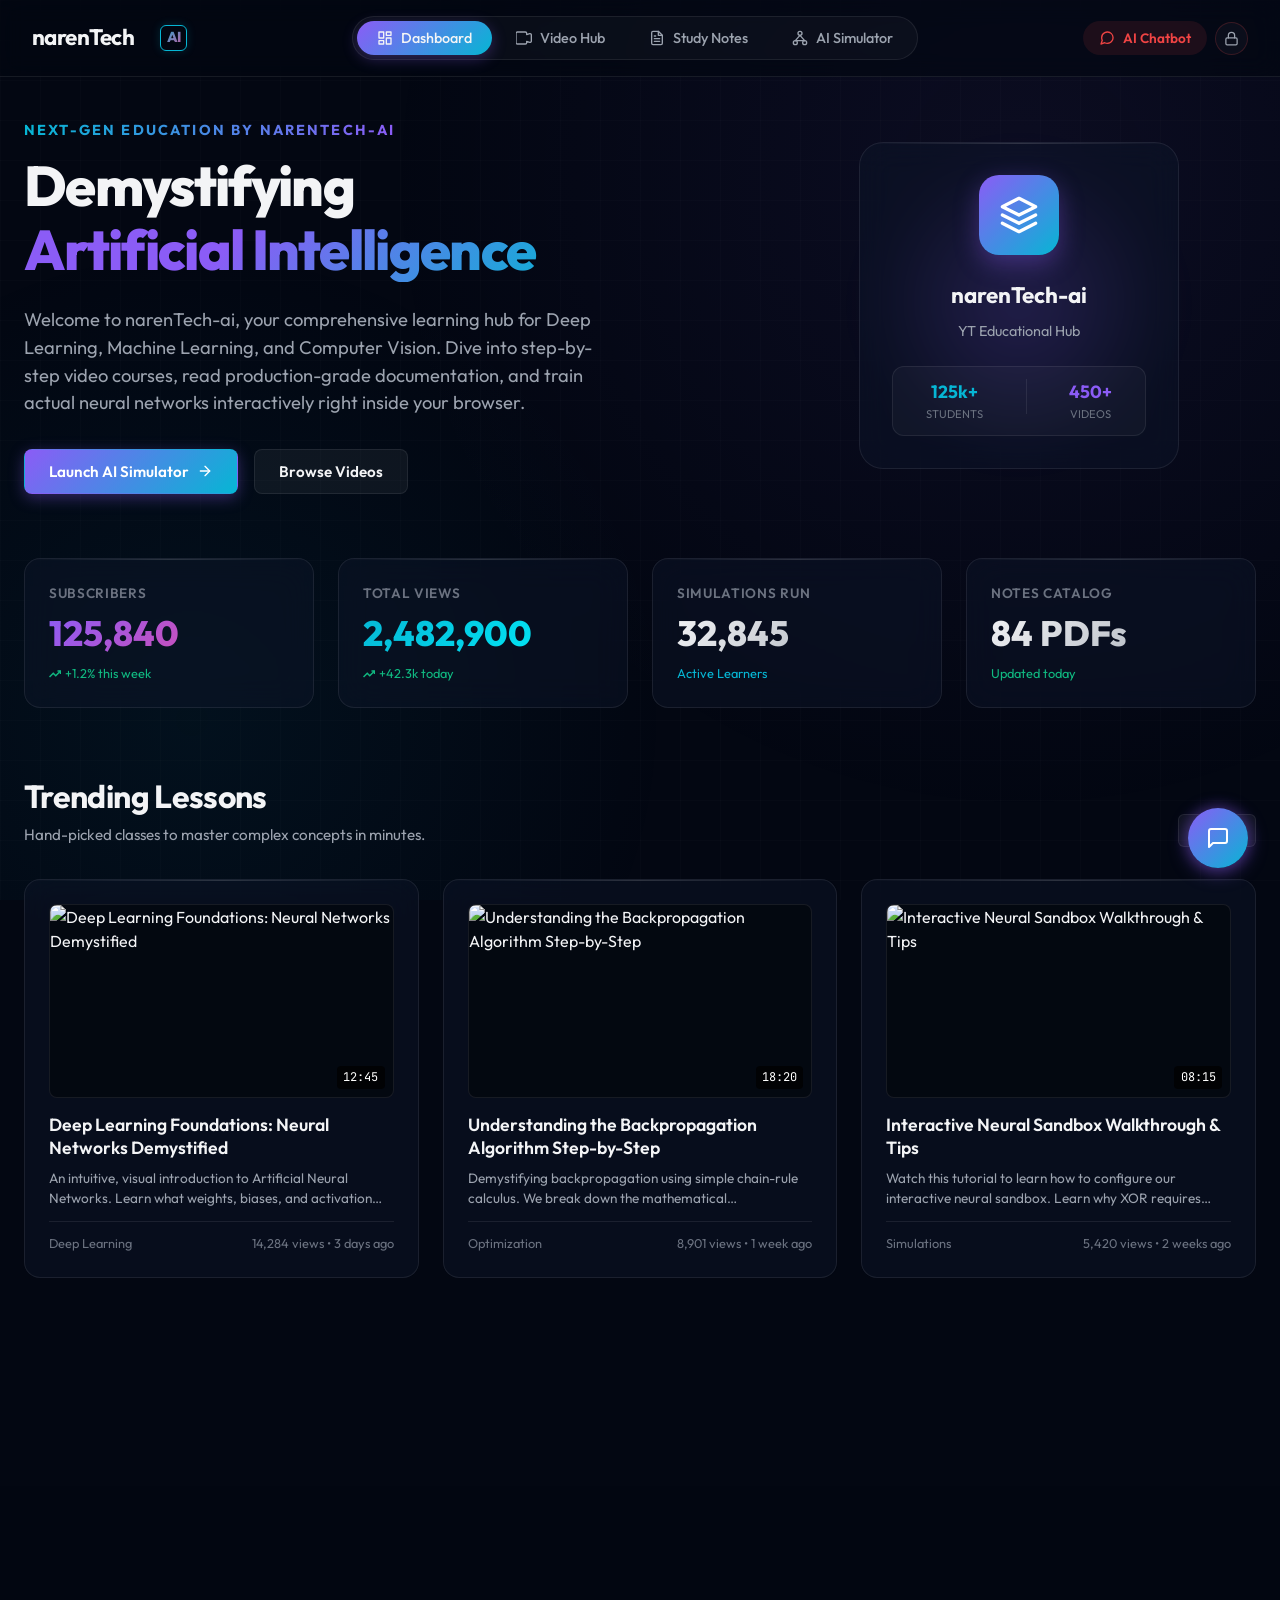
==== commit d6001919: "updated files uploads" ====
--- a/index.html
+++ b/index.html
@@ -297,133 +297,77 @@
       </div>
     </section>
 
-    <!-- TAB 4: INTERACTIVE AI SIMULATION -->
+    <!-- TAB 4: INTERACTIVE PONG SIMULATION -->
     <section id="sandbox-tab" class="tab-content">
       <div class="section-header">
         <div class="section-title-wrap">
-          <h2>Neural Sandbox</h2>
-          <p>Configure features, structure parameters, and visual training boundaries in real-time.</p>
-        </div>
-      </div>
-
-      <div class="simulator-layout">
-        <!-- 1. Left Panel: parameters control -->
-        <div class="glass-card simulator-controls purple-glow">
-          <div class="simulator-group">
-            <h4>1. Choose Dataset</h4>
-            <div class="dataset-selector">
-              <button class="dataset-btn active" data-dataset="circle" title="Circular classification boundary">
-                <div style="width: 14px; height: 14px; border-radius: 50%; border: 2.5px solid var(--accent-cyan); box-sizing: border-box;"></div>
-                Circle
-              </button>
-              <button class="dataset-btn" data-dataset="xor" title="Non-linear Exclusive OR pattern">
-                <div style="position: relative; width: 14px; height: 14px;">
-                  <div style="position: absolute; top:0; left:0; width:6px; height:6px; background:var(--accent-purple); border-radius:1px;"></div>
-                  <div style="position: absolute; bottom:0; right:0; width:6px; height:6px; background:var(--accent-purple); border-radius:1px;"></div>
-                  <div style="position: absolute; top:0; right:0; width:6px; height:6px; background:var(--accent-cyan); border-radius:50%;"></div>
-                  <div style="position: absolute; bottom:0; left:0; width:6px; height:6px; background:var(--accent-cyan); border-radius:50%;"></div>
-                </div>
-                XOR
-              </button>
-              <button class="dataset-btn" data-dataset="linear" title="Linearly separable data pattern">
-                <div style="width: 16px; height: 16px; position: relative;">
-                  <div style="position: absolute; width: 100%; height: 2px; background: var(--text-muted); top: 50%; transform: rotate(-45deg);"></div>
-                  <div style="position: absolute; top: 1px; left: 1px; width: 5px; height: 5px; background: var(--accent-cyan); border-radius: 50%;"></div>
-                  <div style="position: absolute; bottom: 1px; right: 1px; width: 5px; height: 5px; background: var(--accent-purple); border-radius: 1px;"></div>
-                </div>
-                Linear
-              </button>
-            </div>
-          </div>
-
-          <div class="simulator-group">
-            <h4>2. Architecture Config</h4>
+          <h2>AI Simulator</h2>
+          <p>An autonomous collision physics simulation where four AI paddle agents keep the ball in play to break pixel text.</p>
+        </div>
+      </div>
+
+      <div class="glass-card purple-glow" style="padding: 1.5rem; display: flex; flex-direction: column; gap: 1.5rem;">
+        
+        <!-- Canvas wrapper -->
+        <div id="pong-canvas-wrap" style="position: relative; width: 100%; aspect-ratio: 16/9; background: #000; border-radius: 12px; overflow: hidden; border: 2px solid var(--border-color); box-shadow: 0 0 30px rgba(0,0,0,0.6);">
+          <canvas id="pongCanvas" style="display: block; width: 100%; height: 100%;"></canvas>
+          
+          <!-- Floating Status Badge -->
+          <div style="position: absolute; top: 1rem; right: 1rem; background: rgba(3,7,18,0.75); backdrop-filter: blur(8px); border: 1px solid var(--border-color); padding: 0.4rem 0.85rem; border-radius: 8px; font-size: 0.75rem; font-family: var(--font-mono); display: flex; align-items: center; gap: 0.5rem; pointer-events: none; z-index: 10;">
+            <span style="width: 6px; height: 6px; background: var(--status-success); border-radius: 50%; animation: pulseChat 1s infinite;"></span>
+            <span>BALL SPEED: <span id="val-badge-speed">1.0x</span></span>
+          </div>
+
+          <!-- Floating Exit Instructions (Fullscreen only) -->
+          <div id="fullscreen-exit-badge" style="display: none; position: absolute; bottom: 2.5rem; left: 50%; transform: translateX(-50%); background: rgba(3,7,18,0.85); backdrop-filter: blur(8px); border: 1px solid var(--border-color); padding: 0.6rem 1.25rem; border-radius: 9999px; font-size: 0.8rem; pointer-events: none; z-index: 9999; color: var(--text-secondary); box-shadow: 0 10px 30px rgba(0,0,0,0.5);">
+            Press <strong style="color: white; background: rgba(255,255,255,0.15); padding: 0.1rem 0.4rem; border-radius: 4px;">Esc</strong> or click exit button on bottom right to return
+          </div>
+          
+          <!-- Fullscreen Exit Button -->
+          <button id="btn-exit-fullscreen" style="display: none; position: absolute; bottom: 1.5rem; right: 1.5rem; background: rgba(239, 68, 68, 0.2); border: 1px solid rgba(239, 68, 68, 0.35); color: #ef4444; padding: 0.5rem 1rem; border-radius: 8px; font-family: var(--font-sans); font-size: 0.85rem; font-weight: 600; cursor: pointer; z-index: 9999; border: 1px solid rgba(239,68,68,0.5);">
+            Exit Fullscreen
+          </button>
+        </div>
+
+        <!-- Simulation Operations Dashboard -->
+        <div style="display: grid; grid-template-columns: 1fr 1.5fr; gap: 2rem; align-items: center;">
+          
+          <!-- Operations Controls -->
+          <div style="display: flex; flex-wrap: wrap; gap: 0.75rem;">
+            <button class="btn btn-primary" id="btn-pong-reset">
+              <svg width="14" height="14" viewBox="0 0 24 24" fill="none" stroke="currentColor" stroke-width="2.5"><path d="M21.5 2v6h-6M21.34 15.57a10 10 0 1 1-.57-8.38l5.67-5.67"/></svg>
+              Reset Simulation
+            </button>
+            <button class="btn btn-secondary" id="btn-pong-text">
+              Toggle Phrase
+            </button>
+            <button class="btn btn-accent" id="btn-pong-fullscreen">
+              <svg width="14" height="14" viewBox="0 0 24 24" fill="none" stroke="currentColor" stroke-width="2.5" stroke-linecap="round" stroke-linejoin="round"><path d="M8 3H5a2 2 0 0 0-2 2v3m18 0V5a2 2 0 0 0-2-2h-3m0 18h3a2 2 0 0 0 2-2v-3M3 16v3a2 2 0 0 0 2 2h3"/></svg>
+              Go Fullscreen
+            </button>
+          </div>
+
+          <!-- Parameter Adjusters -->
+          <div style="display: grid; grid-template-columns: 1fr 1fr; gap: 1.5rem;">
             <div class="param-slider-wrap">
-              <div class="slider-label">
-                <span>Hidden Layers</span>
-                <span id="label-hidden-layers" style="font-weight:700; color:var(--accent-purple);">2</span>
-              </div>
-              <input type="range" id="slider-hidden-layers" min="1" max="4" value="2" step="1" style="width: 100%;">
+              <div class="slider-label" style="font-size: 0.85rem;">
+                <span>Simulation Ball Speed</span>
+                <span style="font-weight: 700; color: var(--accent-purple);" id="lbl-pong-speed">1.0x</span>
+              </div>
+              <input type="range" id="slider-pong-speed" min="0.5" max="2.5" value="1.0" step="0.1" style="width: 100%;">
             </div>
             
-            <div id="neurons-controllers-container" style="display: flex; flex-direction: column; gap: 0.65rem; margin-top: 0.25rem;">
-              <!-- Dynamic nodes controllers based on number of layers -->
-            </div>
-          </div>
-
-          <div class="simulator-group">
-            <h4>3. Hyperparameters</h4>
-            <div class="param-grid">
-              <div class="param-slider-wrap">
-                <span class="slider-label" style="font-size: 0.75rem;">Learning Rate</span>
-                <select id="select-lr" class="form-control btn-sm" style="background: rgba(255,255,255,0.02); border-radius: 6px;">
-                  <option value="0.01">0.01</option>
-                  <option value="0.03" selected>0.03</option>
-                  <option value="0.1">0.1</option>
-                  <option value="0.3">0.3</option>
-                </select>
-              </div>
-              <div class="param-slider-wrap">
-                <span class="slider-label" style="font-size: 0.75rem;">Activation</span>
-                <select id="select-activation" class="form-control btn-sm" style="background: rgba(255,255,255,0.02); border-radius: 6px;">
-                  <option value="relu">ReLU</option>
-                  <option value="sigmoid">Sigmoid</option>
-                  <option value="tanh" selected>Tanh</option>
-                </select>
-              </div>
-            </div>
-          </div>
-        </div>
-
-        <!-- 2. Center Panel: network drawing visualizer -->
-        <div class="glass-card network-graph-container">
-          <h3 style="font-size: 1.1rem; font-weight: 700; margin-bottom: 1rem; color: var(--text-primary); display: flex; align-items: center; justify-content: space-between;">
-            <span>Weights Visualizer</span>
-            <span style="font-size: 0.75rem; color: var(--text-muted); font-weight: normal;">Thicker lines = higher weights</span>
-          </h3>
-          <div class="network-canvas-wrap">
-            <svg id="networkSvg">
-              <!-- Synapses/Connections and Nodes are rendered dynamically -->
-            </svg>
-          </div>
-        </div>
-
-        <!-- 3. Right Panel: training boundary and plots -->
-        <div class="glass-card sim-output-container cyan-glow">
-          <h3 style="font-size: 1.1rem; font-weight: 700;">Decision Boundary</h3>
-          
-          <div class="sim-canvas-wrap">
-            <canvas id="boundaryCanvas" width="200" height="200"></canvas>
-          </div>
-
-          <div class="sim-metrics">
-            <div class="metric-card">
-              <div class="label">Epoch</div>
-              <div class="value" id="metric-epoch">0000</div>
-            </div>
-            <div class="metric-card">
-              <div class="label">Train Loss</div>
-              <div class="value" id="metric-loss">0.000</div>
-            </div>
-            <div class="metric-card">
-              <div class="label">Accuracy</div>
-              <div class="value" id="metric-accuracy">0.0%</div>
-            </div>
-          </div>
-
-          <div class="sim-control-panel">
-            <button class="btn btn-primary" id="btn-train-toggle">
-              <svg width="14" height="14" viewBox="0 0 24 24" fill="currentColor"><polygon points="5 3 19 12 5 21 5 3"></polygon></svg>
-              Train Model
-            </button>
-            <button class="btn btn-secondary btn-sm" id="btn-train-step" title="Run single epoch">
-              Step
-            </button>
-            <button class="btn btn-secondary btn-sm" id="btn-train-reset" title="Reinitialize random weights">
-              Reset
-            </button>
-          </div>
-        </div>
+            <div class="param-slider-wrap">
+              <div class="slider-label" style="font-size: 0.85rem;">
+                <span>AI Paddle Tracking Speed</span>
+                <span style="font-weight: 700; color: var(--accent-cyan);" id="lbl-pong-tracking">Fast (90%)</span>
+              </div>
+              <input type="range" id="slider-pong-tracking" min="0.05" max="0.30" value="0.15" step="0.01" style="width: 100%;">
+            </div>
+          </div>
+
+        </div>
+
       </div>
     </section>
 
@@ -553,17 +497,17 @@
     </div>
     <div class="chat-messages" id="chat-messages">
       <div class="chat-bubble bot-msg">
-        Hi! I am the <strong>narenTech-ai Autonomous AI</strong>. Ask me anything about Artificial Intelligence, Machine Learning, Deep Learning, our Neural Sandbox, or how to contact Naren!
+        Hi! I am the <strong>narenTech-ai Autonomous AI Agent</strong>. Ask me anything about Prompt Engineering basics for beginners, what AI agents are, how our new Pong AI Simulator works, or how to contact Naren!
       </div>
     </div>
     <div class="chat-quick-replies" id="chat-quick-replies">
-      <button class="quick-reply-btn" data-query="Explain Backpropagation">Explain Backpropagation</button>
-      <button class="quick-reply-btn" data-query="Why does XOR need hidden layers?">Why XOR needs hidden layers?</button>
-      <button class="quick-reply-btn" data-query="How does the Neural Sandbox work?">How to use simulator?</button>
+      <button class="quick-reply-btn" data-query="What is an AI Agent?">What is an AI Agent?</button>
+      <button class="quick-reply-btn" data-query="Prompt engineering tips for beginners">Prompting tips for beginners</button>
+      <button class="quick-reply-btn" data-query="How does the Pong AI Simulator work?">How to use simulator?</button>
       <button class="quick-reply-btn" data-query="WhatsApp and Telegram contact info">Contact Info</button>
     </div>
     <div class="chat-input-area">
-      <input type="text" id="chat-input" placeholder="Type AI query (e.g. What is ReLU?)..." autocomplete="off">
+      <input type="text" id="chat-input" placeholder="Ask about Prompt Engineering or AI Agents..." autocomplete="off">
       <button id="chat-send-btn">
         <svg width="16" height="16" viewBox="0 0 24 24" fill="none" stroke="currentColor" stroke-width="2" stroke-linecap="round" stroke-linejoin="round"><line x1="22" y1="2" x2="11" y2="13"></line><polygon points="22 2 15 22 11 13 2 9 22 2"></polygon></svg>
       </button>
--- a/styles.css
+++ b/styles.css
@@ -1623,5 +1623,23 @@
   }
 }
 
-
-
+/* Pong Simulation Styles */
+#pong-canvas-wrap.fullscreen-mode {
+  position: fixed !important;
+  inset: 0 !important;
+  width: 100vw !important;
+  height: 100vh !important;
+  z-index: 99999 !important;
+  border-radius: 0 !important;
+  border: none !important;
+  box-shadow: none !important;
+}
+
+#pong-canvas-wrap.fullscreen-mode canvas {
+  width: 100vw !important;
+  height: 100vh !important;
+}
+
+
+
+
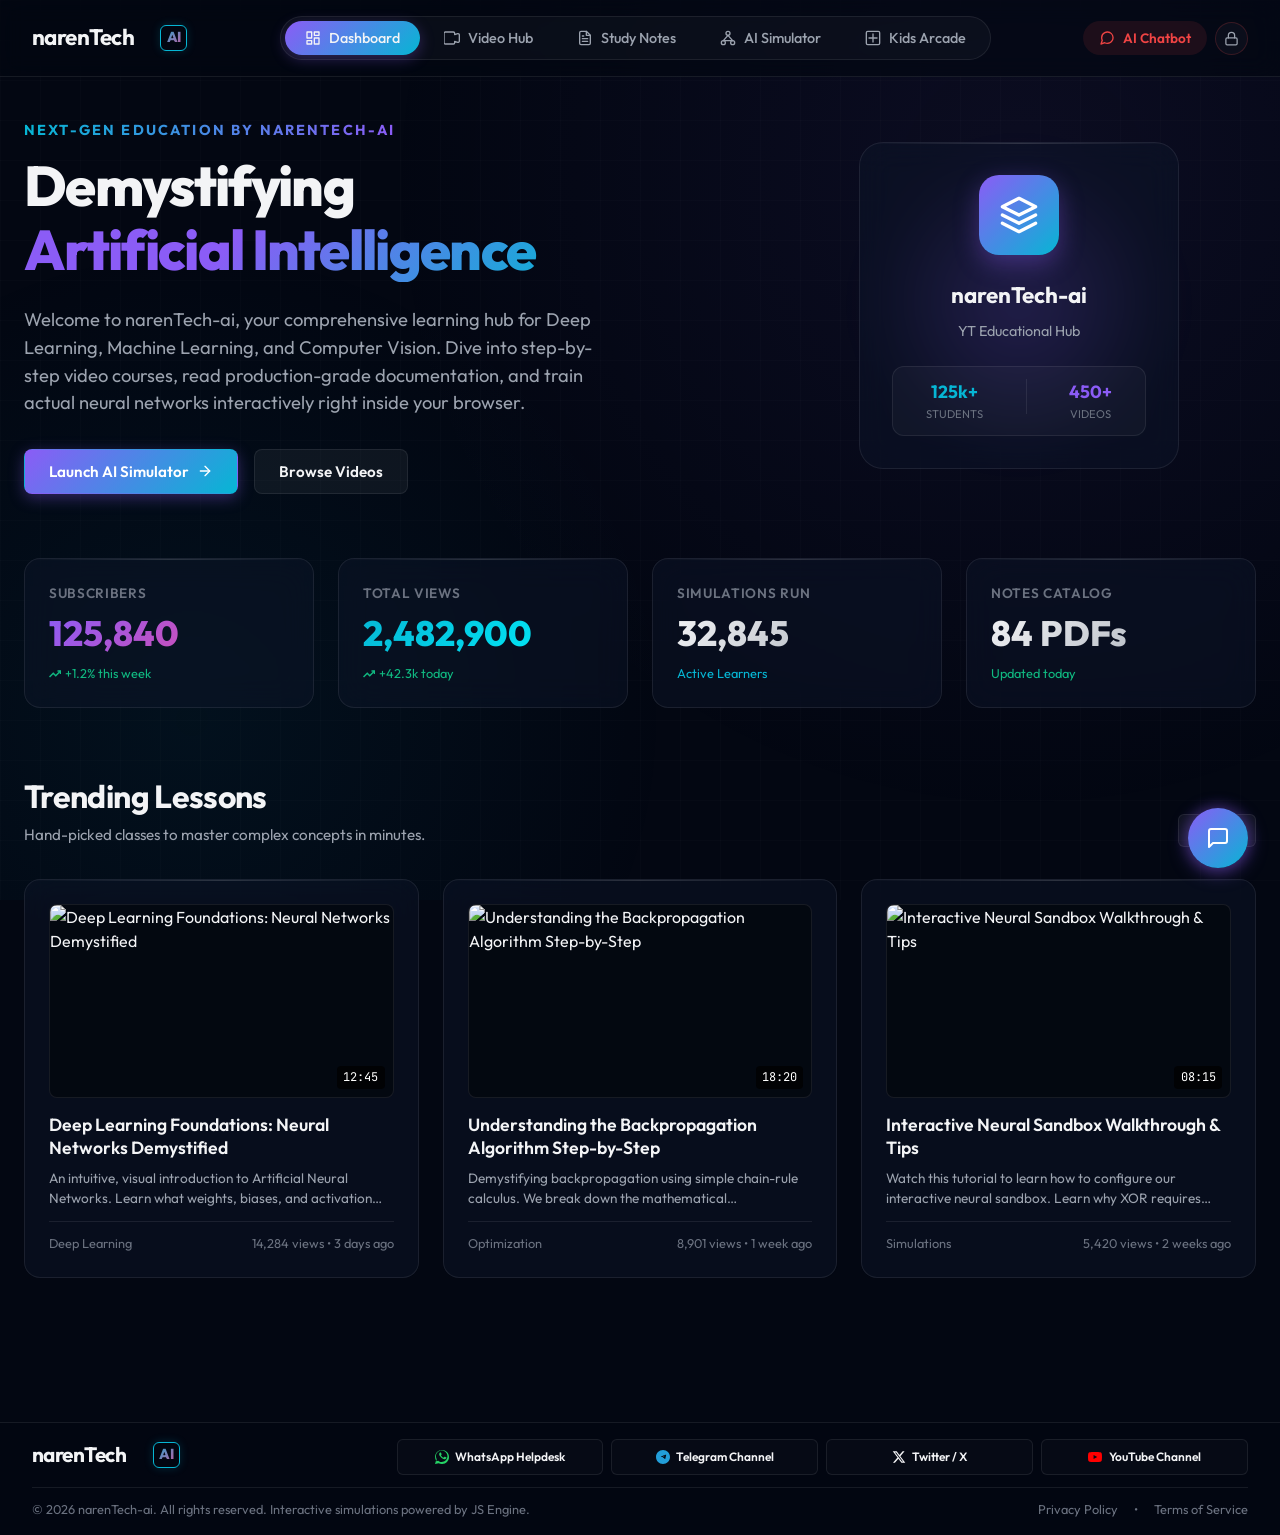
==== commit 67e0a90b: "add kids arcade new project to this project link." ====
--- a/index.html
+++ b/index.html
@@ -35,6 +35,10 @@
       <button class="nav-item" data-tab="sandbox-tab">
         <svg width="16" height="16" viewBox="0 0 24 24" fill="none" stroke="currentColor" stroke-width="2" stroke-linecap="round" stroke-linejoin="round"><circle cx="12" cy="5" r="3"></circle><circle cx="5" cy="19" r="3"></circle><circle cx="19" cy="19" r="3"></circle><line x1="5" y1="16" x2="19" y2="16"></line><line x1="5" y1="16" x2="12" y2="8"></line><line x1="19" y1="16" x2="12" y2="8"></line></svg>
         AI Simulator
+      </button>
+      <button class="nav-item" data-tab="kids-arcade-tab">
+        <svg width="16" height="16" viewBox="0 0 24 24" fill="none" stroke="currentColor" stroke-width="2" stroke-linecap="round" stroke-linejoin="round"><rect x="2" y="2" width="20" height="20" rx="2" ry="2"></rect><path d="M6 12h12M12 6v12"/></svg>
+        Kids Arcade
       </button>
     </nav>
 
@@ -371,6 +375,29 @@
       </div>
     </section>
 
+    <!-- TAB 5: KIDS INTERACTIVE ARCADE -->
+    <section id="kids-arcade-tab" class="tab-content">
+      <div class="section-header" style="margin-bottom: 1.5rem; display: flex; justify-content: space-between; align-items: center;">
+        <div class="section-title-wrap">
+          <h2>Kids Play Arcade</h2>
+          <p>Interactive games designed to develop logic, reflex typing, and chess strategies.</p>
+        </div>
+        <button class="btn btn-accent" id="btn-arcade-fullscreen">
+          <svg width="14" height="14" viewBox="0 0 24 24" fill="none" stroke="currentColor" stroke-width="2.5" stroke-linecap="round" stroke-linejoin="round"><path d="M8 3H5a2 2 0 0 0-2 2v3m18 0V5a2 2 0 0 0-2-2h-3m0 18h3a2 2 0 0 0 2-2v-3M3 16v3a2 2 0 0 0 2 2h3"/></svg>
+          Go Fullscreen
+        </button>
+      </div>
+      
+      <!-- Full-height styled iframe container for kids-arcade subproject -->
+      <div id="kids-arcade-container" class="glass-card purple-glow" style="padding: 0.5rem; height: 82vh; border-radius: 16px; overflow: hidden; background: #05040f; border: 1px solid var(--border-color); position: relative;">
+        <!-- Floating Exit Button (Fullscreen only) -->
+        <button id="btn-exit-arcade-fullscreen" style="display: none; position: absolute; bottom: 1.5rem; right: 1.5rem; background: rgba(239, 68, 68, 0.8); border: 1px solid rgba(239, 68, 68, 0.9); color: #fff; padding: 0.5rem 1rem; border-radius: 8px; font-family: var(--font-sans); font-size: 0.85rem; font-weight: 600; cursor: pointer; z-index: 9999;">
+          Exit Fullscreen
+        </button>
+        <iframe src="kids-arcade/index.html" style="width: 100%; height: 100%; border: none; border-radius: 12px; display: block;" title="Kids Play Arcade" allowfullscreen></iframe>
+      </div>
+    </section>
+
   </main>
 
   <!-- Video Player Custom Overlay Modal -->
@@ -397,8 +424,8 @@
           Deploying world-class AI and software engineering education. Follow narenTech-ai on YouTube and connect via our active community channels to query concepts, download slides, and get real-time learning guidance.
         </p>
         <div style="font-size: 0.9rem; color: var(--text-secondary); display: flex; flex-direction: column; gap: 0.4rem;">
-          <p>📞 WhatsApp Support: +91 92207 48426</p>
-          <p>✈️ Telegram Channel: +91 79832 61889</p>
+          <p>📞 WhatsApp Support: <a href="#" target="_blank" class="wa-dynamic-link wa-dynamic-text" style="color: var(--accent-cyan); text-decoration: none;">Chat Support</a></p>
+          <p>✈️ Telegram Channel: <a href="#" target="_blank" class="tg-dynamic-link tg-dynamic-text" style="color: var(--accent-purple); text-decoration: none;">Join Channel</a></p>
         </div>
       </div>
 
@@ -406,7 +433,7 @@
       <div class="social-cards">
         
         <!-- WhatsApp -->
-        <a href="https://wa.me/919220748426" target="_blank" class="social-connect-card card-wa">
+        <a href="#" target="_blank" class="social-connect-card card-wa wa-dynamic-link">
           <div class="social-header">
             <div class="social-icon">
               <!-- WhatsApp Icon SVG -->
@@ -416,12 +443,12 @@
           </div>
           <div class="social-info">
             <span class="social-name">WhatsApp Helpdesk</span>
-            <span class="social-handle">+91 92207 48426</span>
+            <span class="social-handle wa-dynamic-text">Chat Support</span>
           </div>
         </a>
 
         <!-- Telegram -->
-        <a href="https://t.me/+917983261889" target="_blank" class="social-connect-card card-tg">
+        <a href="#" target="_blank" class="social-connect-card card-tg tg-dynamic-link">
           <div class="social-header">
             <div class="social-icon">
               <!-- Telegram Icon SVG -->
@@ -431,7 +458,7 @@
           </div>
           <div class="social-info">
             <span class="social-name">Telegram Channel</span>
-            <span class="social-handle">+91 79832 61889</span>
+            <span class="social-handle tg-dynamic-text">Join Channel</span>
           </div>
         </a>
 
@@ -450,8 +477,8 @@
           </div>
         </a>
 
-        <!-- YouTube (Simulated channel with same name as narenTech-ai) -->
-        <a href="https://www.youtube.com/results?search_query=narenTech-ai" target="_blank" class="social-connect-card card-yt">
+        <!-- YouTube Channel -->
+        <a href="https://www.youtube.com/@narenTech-ai" target="_blank" class="social-connect-card card-yt">
           <div class="social-header">
             <div class="social-icon">
               <!-- YouTube Icon SVG -->
@@ -461,7 +488,7 @@
           </div>
           <div class="social-info">
             <span class="social-name">YouTube Channel</span>
-            <span class="social-handle">narenTech-ai</span>
+            <span class="social-handle">@narenTech-ai</span>
           </div>
         </a>
 
--- a/styles.css
+++ b/styles.css
@@ -1160,12 +1160,12 @@
 
 /* Footer Section */
 footer {
-  margin-top: 5rem;
+  margin-top: 2rem;
   border-top: 1px solid var(--border-color);
   background: rgba(3, 7, 18, 0.8);
   backdrop-filter: blur(12px);
   -webkit-backdrop-filter: blur(12px);
-  padding: 4rem 2rem 2rem 2rem;
+  padding: 2rem 2rem 1.5rem 2rem;
 }
 
 .footer-content {
@@ -1173,39 +1173,40 @@
   margin: 0 auto;
   display: grid;
   grid-template-columns: 1fr 1.5fr;
-  gap: 4rem;
-  margin-bottom: 3rem;
+  gap: 2rem;
+  margin-bottom: 1.5rem;
 }
 
 @media (max-width: 900px) {
   .footer-content {
     grid-template-columns: 1fr;
-    gap: 2rem;
+    gap: 1.5rem;
   }
 }
 
 .footer-brand h3 {
-  font-size: 1.5rem;
+  font-size: 1.3rem;
   font-weight: 700;
-  margin-bottom: 1rem;
+  margin-bottom: 0.75rem;
 }
 
 .footer-brand p {
   color: var(--text-secondary);
   max-width: 400px;
-  font-size: 0.95rem;
+  font-size: 0.85rem;
+  line-height: 1.45;
 }
 
 .footer-brand .links-wrap {
-  margin-top: 1.5rem;
-  display: flex;
-  gap: 1rem;
+  margin-top: 1rem;
+  display: flex;
+  gap: 0.75rem;
 }
 
 .social-cards {
   display: grid;
-  grid-template-columns: repeat(auto-fit, minmax(200px, 1fr));
-  gap: 1rem;
+  grid-template-columns: repeat(auto-fit, minmax(180px, 1fr));
+  gap: 0.75rem;
 }
 
 .social-connect-card {
@@ -1214,18 +1215,18 @@
   display: flex;
   flex-direction: column;
   justify-content: space-between;
-  gap: 1.5rem;
-  padding: 1.25rem;
-  border-radius: 12px;
+  gap: 0.75rem;
+  padding: 0.8rem 1rem;
+  border-radius: 8px;
   background: rgba(255, 255, 255, 0.02);
   border: 1px solid var(--border-color);
   transition: var(--transition-normal);
 }
 
 .social-connect-card:hover {
-  transform: translateY(-3px);
+  transform: translateY(-2px);
   border-color: var(--hover-border-color);
-  box-shadow: 0 10px 20px rgba(0,0,0,0.3), 0 0 15px var(--hover-glow-color);
+  box-shadow: 0 8px 15px rgba(0,0,0,0.3), 0 0 10px var(--hover-glow-color);
 }
 
 .social-header {
@@ -1235,34 +1236,41 @@
 }
 
 .social-icon {
-  font-size: 1.5rem;
+  font-size: 1.25rem;
   color: var(--icon-color);
+  display: flex;
+  align-items: center;
+}
+
+.social-icon svg {
+  width: 20px;
+  height: 20px;
 }
 
 .social-arrow {
   color: var(--text-muted);
-  font-size: 1.2rem;
+  font-size: 1rem;
   transition: var(--transition-fast);
 }
 
 .social-connect-card:hover .social-arrow {
   color: var(--text-primary);
-  transform: translateX(3px);
+  transform: translateX(2px);
 }
 
 .social-info {
   display: flex;
   flex-direction: column;
-  gap: 0.15rem;
+  gap: 0.1rem;
 }
 
 .social-name {
-  font-size: 1rem;
+  font-size: 0.85rem;
   font-weight: 600;
 }
 
 .social-handle {
-  font-size: 0.8rem;
+  font-size: 0.75rem;
   color: var(--text-muted);
 }
 
@@ -1295,11 +1303,11 @@
   max-width: 1300px;
   margin: 0 auto;
   border-top: 1px solid var(--border-color);
-  padding-top: 2rem;
+  padding-top: 1.25rem;
   display: flex;
   justify-content: space-between;
   align-items: center;
-  font-size: 0.85rem;
+  font-size: 0.8rem;
   color: var(--text-muted);
 }
 
@@ -1640,6 +1648,104 @@
   height: 100vh !important;
 }
 
-
-
-
+/* Kids Arcade Fullscreen Styles */
+#kids-arcade-container.fullscreen-mode {
+  position: fixed !important;
+  inset: 0 !important;
+  width: 100vw !important;
+  height: 100vh !important;
+  z-index: 99999 !important;
+  border-radius: 0 !important;
+  border: none !important;
+  box-shadow: none !important;
+  padding: 0 !important;
+  margin: 0 !important;
+  background: #05040f !important;
+}
+
+#kids-arcade-container.fullscreen-mode iframe {
+  border-radius: 0 !important;
+}
+
+/* ==========================================================================
+   KIDS ARCADE COMPACT FOOTER STYLING
+   ========================================================================== */
+/* When the Kids Arcade or Dashboard tab is active, we shrink the footer to prevent page scrollbar */
+body:has(#kids-arcade-tab.active) footer,
+body:has(#dashboard-tab.active) footer {
+  margin-top: 1rem !important;
+  padding: 1rem 2rem 1rem 2rem !important;
+}
+
+body:has(#kids-arcade-tab.active) .footer-content,
+body:has(#dashboard-tab.active) .footer-content {
+  margin-bottom: 0.75rem !important;
+  gap: 1.5rem !important;
+  grid-template-columns: 1fr 2.5fr !important;
+}
+
+body:has(#kids-arcade-tab.active) .footer-brand p,
+body:has(#dashboard-tab.active) .footer-brand p {
+  display: none !important; /* Hide description text */
+}
+
+body:has(#kids-arcade-tab.active) .footer-brand h3,
+body:has(#dashboard-tab.active) .footer-brand h3 {
+  margin-bottom: 0.25rem !important;
+}
+
+body:has(#kids-arcade-tab.active) .footer-brand,
+body:has(#dashboard-tab.active) .footer-brand {
+  display: flex !important;
+  flex-direction: column !important;
+  justify-content: center !important;
+}
+
+body:has(#kids-arcade-tab.active) .social-cards,
+body:has(#dashboard-tab.active) .social-cards {
+  grid-template-columns: repeat(4, 1fr) !important;
+  gap: 0.5rem !important;
+}
+
+body:has(#kids-arcade-tab.active) .social-connect-card,
+body:has(#dashboard-tab.active) .social-connect-card {
+  flex-direction: row !important;
+  align-items: center !important;
+  justify-content: center !important;
+  gap: 0.4rem !important;
+  padding: 0.4rem 0.6rem !important;
+  border-radius: 6px !important;
+  height: auto !important;
+}
+
+body:has(#kids-arcade-tab.active) .social-connect-card .social-arrow,
+body:has(#kids-arcade-tab.active) .social-connect-card .social-handle,
+body:has(#dashboard-tab.active) .social-connect-card .social-arrow,
+body:has(#dashboard-tab.active) .social-connect-card .social-handle {
+  display: none !important; /* Hide arrow and subtext */
+}
+
+body:has(#kids-arcade-tab.active) .social-connect-card .social-icon,
+body:has(#dashboard-tab.active) .social-connect-card .social-icon {
+  font-size: 1rem !important;
+}
+
+body:has(#kids-arcade-tab.active) .social-connect-card .social-icon svg,
+body:has(#dashboard-tab.active) .social-connect-card .social-icon svg {
+  width: 14px !important;
+  height: 14px !important;
+}
+
+body:has(#kids-arcade-tab.active) .social-connect-card .social-name,
+body:has(#dashboard-tab.active) .social-connect-card .social-name {
+  font-size: 0.75rem !important;
+}
+
+body:has(#kids-arcade-tab.active) .footer-bottom,
+body:has(#dashboard-tab.active) .footer-bottom {
+  padding-top: 0.75rem !important;
+}
+
+
+
+
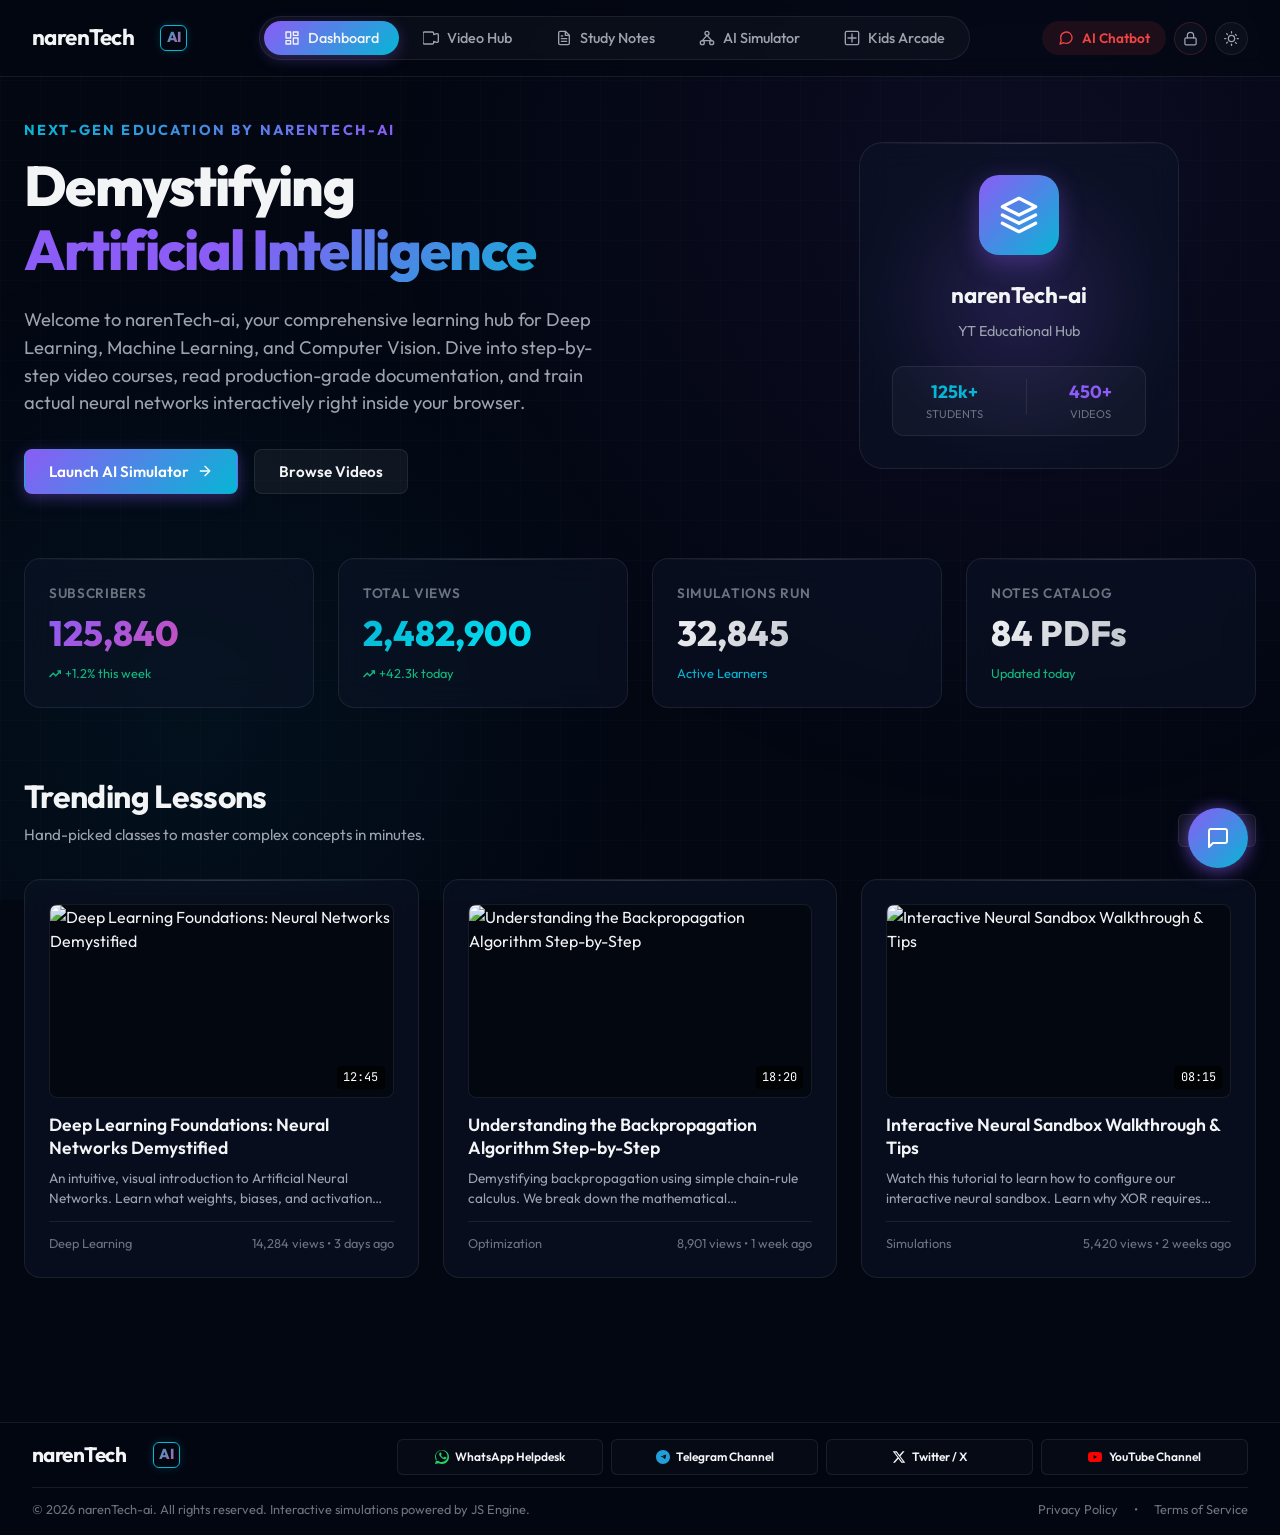
==== commit b061c23c: "feat: implement mobile responsiveness and light/dark theme toggles" ====
--- a/index.html
+++ b/index.html
@@ -49,6 +49,10 @@
       </button>
       <button class="youtube-badge" id="btn-admin-portal" style="background: rgba(255,255,255,0.03); border: 1px solid var(--border-color); color: var(--text-secondary); cursor: pointer; border-radius: 9999px; padding: 0.5rem; display: flex; align-items: center; justify-content: center;" title="Admin Portal">
         <svg width="15" height="15" viewBox="0 0 24 24" fill="none" stroke="currentColor" stroke-width="2" stroke-linecap="round" stroke-linejoin="round"><rect x="3" y="11" width="18" height="11" rx="2" ry="2"></rect><path d="M7 11V7a5 5 0 0 1 10 0v4"></path></svg>
+      </button>
+      <!-- Theme Toggle Button -->
+      <button class="youtube-badge" id="btn-theme-toggle" style="background: rgba(255,255,255,0.03); border: 1px solid var(--border-color); color: var(--text-secondary); cursor: pointer; border-radius: 9999px; padding: 0.5rem; display: flex; align-items: center; justify-content: center;" title="Toggle Theme (Light/Dark)">
+        <svg width="15" height="15" viewBox="0 0 24 24" fill="none" stroke="currentColor" stroke-width="2" stroke-linecap="round" stroke-linejoin="round"><circle cx="12" cy="12" r="5"></circle><line x1="12" y1="1" x2="12" y2="3"></line><line x1="12" y1="21" x2="12" y2="23"></line><line x1="4.22" y1="4.22" x2="5.64" y2="5.64"></line><line x1="18.36" y1="18.36" x2="19.78" y2="19.78"></line><line x1="1" y1="12" x2="3" y2="12"></line><line x1="21" y1="12" x2="23" y2="12"></line><line x1="4.22" y1="19.22" x2="5.64" y2="17.78"></line><line x1="18.36" y1="5.64" x2="19.78" y2="7.07"></line></svg>
       </button>
     </div>
   </header>
@@ -181,6 +185,11 @@
             </div>
             
             <div class="form-group">
+              <label for="video-url-input">Video URL (Optional)</label>
+              <input type="text" id="video-url-input" class="form-control" placeholder="e.g. https://example.com/video.mp4 or YouTube link">
+            </div>
+            
+            <div class="form-group">
               <label>Select Video File</label>
               <div class="dropzone" id="video-dropzone">
                 <input type="file" id="video-file-input" accept="video/*" style="display: none;">
@@ -207,6 +216,16 @@
             <button class="btn btn-primary" id="start-upload-btn" style="width: 100%;">
               Process & Add Video
             </button>
+            
+            <div style="margin-top: 1rem; display: flex; justify-content: space-between; align-items: center; font-size: 0.8rem; border-top: 1px solid var(--border-color); padding-top: 1rem;">
+              <span style="display: flex; align-items: center; gap: 0.4rem; color: var(--text-secondary);">
+                <span class="status-dot" id="video-gh-status-dot" style="width: 8px; height: 8px; border-radius: 50%; background: var(--text-muted); display: inline-block;"></span>
+                <span id="video-gh-status-text">GitHub Sync Off</span>
+              </span>
+              <button class="btn btn-secondary btn-sm" id="btn-video-gh-config" type="button" style="padding: 0.35rem 0.65rem;">
+                GitHub Config
+              </button>
+            </div>
           </div>
         </div>
 
@@ -262,6 +281,16 @@
                 <div class="progress-bar-fill" id="notes-progress-fill"></div>
               </div>
             </div>
+            
+            <div style="margin-top: 1rem; display: flex; justify-content: space-between; align-items: center; font-size: 0.8rem; border-top: 1px solid var(--border-color); padding-top: 1rem;">
+              <span style="display: flex; align-items: center; gap: 0.4rem; color: var(--text-secondary);">
+                <span class="status-dot" id="notes-gh-status-dot" style="width: 8px; height: 8px; border-radius: 50%; background: var(--text-muted); display: inline-block;"></span>
+                <span id="notes-gh-status-text">GitHub Sync Off</span>
+              </span>
+              <button class="btn btn-secondary btn-sm" id="btn-notes-gh-config" type="button" style="padding: 0.35rem 0.65rem;">
+                GitHub Config
+              </button>
+            </div>
           </div>
 
           <div class="glass-card" style="flex: 1; display: flex; flex-direction: column; gap: 1rem;">
@@ -334,7 +363,7 @@
         </div>
 
         <!-- Simulation Operations Dashboard -->
-        <div style="display: grid; grid-template-columns: 1fr 1.5fr; gap: 2rem; align-items: center;">
+        <div class="pong-controls-dashboard">
           
           <!-- Operations Controls -->
           <div style="display: flex; flex-wrap: wrap; gap: 0.75rem;">
@@ -352,7 +381,7 @@
           </div>
 
           <!-- Parameter Adjusters -->
-          <div style="display: grid; grid-template-columns: 1fr 1fr; gap: 1.5rem;">
+          <div class="pong-parameters-grid">
             <div class="param-slider-wrap">
               <div class="slider-label" style="font-size: 0.85rem;">
                 <span>Simulation Ball Speed</span>
@@ -409,6 +438,82 @@
       </div>
       <div class="player-body">
         <video id="main-player" controls preload="metadata"></video>
+      </div>
+    </div>
+  </div>
+
+  <!-- Admin Login Modal -->
+  <div class="video-player-modal" id="admin-login-modal" style="display: none; align-items: center; justify-content: center; z-index: 1200;">
+    <div class="video-player-container" style="max-width: 400px; border-radius: 16px;">
+      <div class="player-header" style="background: rgba(139, 92, 246, 0.05); border-bottom: 1px solid var(--border-color);">
+        <h3 style="display: flex; align-items: center; gap: 0.5rem; color: var(--text-primary); font-size: 1.15rem;">
+          <svg width="18" height="18" viewBox="0 0 24 24" fill="none" stroke="var(--accent-purple)" stroke-width="2" stroke-linecap="round" stroke-linejoin="round"><rect x="3" y="11" width="18" height="11" rx="2" ry="2"></rect><path d="M7 11V7a5 5 0 0 1 10 0v4"></path></svg>
+          Admin Login Portal
+        </h3>
+        <button class="close-player" id="admin-login-close">&times;</button>
+      </div>
+      <div class="glass-card" style="border: none; border-radius: 0; background: transparent; padding: 1.5rem; display: flex; flex-direction: column; gap: 1rem;">
+        <div class="upload-form">
+          <div class="form-group" style="margin-bottom: 0.5rem;">
+            <label for="admin-password-input" style="font-size: 0.85rem; font-weight: 600;">Admin Password</label>
+            <input type="password" id="admin-password-input" class="form-control" placeholder="Enter admin password..." style="padding: 0.6rem 0.85rem; font-size: 0.9rem;">
+          </div>
+          
+          <button class="btn btn-primary" id="btn-admin-login-submit" style="width: 100%; margin-top: 0.5rem; padding: 0.6rem 1rem; font-size: 0.9rem;">Login</button>
+          
+          <div id="admin-login-error" style="margin-top: 0.8rem; font-size: 0.85rem; padding: 0.4rem 0.6rem; border-radius: 6px; text-align: center; background: rgba(239, 68, 68, 0.1); border: 1px solid rgba(239, 68, 68, 0.2); color: var(--status-error); display: none;">
+            Incorrect password!
+          </div>
+        </div>
+      </div>
+    </div>
+  </div>
+
+  <!-- GitHub Settings Custom Modal -->
+  <div class="video-player-modal" id="github-settings-modal" style="display: none; align-items: center; justify-content: center; z-index: 1100;">
+    <div class="video-player-container" style="max-width: 500px; border-radius: 16px;">
+      <div class="player-header" style="background: rgba(139, 92, 246, 0.05); border-bottom: 1px solid var(--border-color);">
+        <h3 style="display: flex; align-items: center; gap: 0.5rem; color: var(--text-primary); font-size: 1.15rem;">
+          <svg width="20" height="20" viewBox="0 0 24 24" fill="none" stroke="var(--accent-purple)" stroke-width="2" stroke-linecap="round" stroke-linejoin="round"><path d="M9 19c-5 1.5-5-2.5-7-3m14 6v-3.87a3.37 3.37 0 0 0-.94-2.61c3.14-.35 6.44-1.54 6.44-7A5.44 5.44 0 0 0 20 4.77 5.07 5.07 0 0 0 19.91 1S18.73.65 16 2.48a13.38 13.38 0 0 0-7 0C6.27.65 5.09 1 5.09 1A5.07 5.07 0 0 0 5 4.77a5.44 5.44 0 0 0-1.5 3.78c0 5.42 3.3 6.61 6.44 7A3.37 3.37 0 0 0 9 18.13V22"></path></svg>
+          GitHub Repository Settings
+        </h3>
+        <button class="close-player" id="github-settings-close">&times;</button>
+      </div>
+      <div class="glass-card" style="border: none; border-radius: 0; background: transparent; padding: 1.5rem; display: flex; flex-direction: column; gap: 1.25rem;">
+        <div class="upload-form">
+          <div class="form-group">
+            <label for="gh-repo" style="font-size: 0.85rem; font-weight: 600;">GitHub Repository (owner/repo)</label>
+            <input type="text" id="gh-repo" class="form-control" placeholder="e.g. narenTech-ai/edu-hub" style="padding: 0.6rem 0.85rem; font-size: 0.9rem;">
+          </div>
+          <div class="form-group">
+            <label for="gh-branch" style="font-size: 0.85rem; font-weight: 600;">Branch</label>
+            <input type="text" id="gh-branch" class="form-control" placeholder="e.g. main" value="main" style="padding: 0.6rem 0.85rem; font-size: 0.9rem;">
+          </div>
+          <div class="form-group">
+            <label for="gh-token" style="font-size: 0.85rem; font-weight: 600;">Personal Access Token (PAT) <span style="font-size: 0.75rem; color: var(--text-muted); font-weight: normal;">(Private, local-only)</span></label>
+            <input type="password" id="gh-token" class="form-control" placeholder="ghp_xxxxxxxxxxxxxxxxxxxx" style="padding: 0.6rem 0.85rem; font-size: 0.9rem;">
+          </div>
+          <div class="form-group">
+            <label for="gh-notes-path" style="font-size: 0.85rem; font-weight: 600;">Notes Folder Path</label>
+            <input type="text" id="gh-notes-path" class="form-control" placeholder="e.g. notes" value="notes" style="padding: 0.6rem 0.85rem; font-size: 0.9rem;">
+          </div>
+          <div class="form-group">
+            <label for="gh-videos-path" style="font-size: 0.85rem; font-weight: 600;">Videos JSON Path</label>
+            <input type="text" id="gh-videos-path" class="form-control" placeholder="e.g. videos.json" value="videos.json" style="padding: 0.6rem 0.85rem; font-size: 0.9rem;">
+          </div>
+          
+          <div style="display: flex; gap: 0.5rem; align-items: center; margin-top: 0.5rem;">
+            <input type="checkbox" id="gh-sync-enabled" checked style="accent-color: var(--accent-purple); width: 15px; height: 15px; cursor: pointer;">
+            <label for="gh-sync-enabled" style="font-size: 0.85rem; color: var(--text-secondary); cursor: pointer; user-select: none;">Enable GitHub Runtime Sync</label>
+          </div>
+          
+          <div style="display: flex; gap: 0.75rem; margin-top: 1.25rem;">
+            <button class="btn btn-primary" id="btn-gh-save" style="flex: 1; padding: 0.6rem 1rem; font-size: 0.9rem;">Save Settings</button>
+            <button class="btn btn-secondary" id="btn-gh-test" style="flex: 1; padding: 0.6rem 1rem; font-size: 0.9rem;">Test & Fetch</button>
+          </div>
+          
+          <div id="gh-status-message" style="margin-top: 1rem; font-size: 0.85rem; padding: 0.5rem 0.75rem; border-radius: 6px; text-align: center; display: none;"></div>
+        </div>
       </div>
     </div>
   </div>
--- a/styles.css
+++ b/styles.css
@@ -40,6 +40,124 @@
   --shadow-glow: 0 0 20px 0 var(--accent-purple-glow);
 }
 
+/* Light Theme Variable Overrides */
+body.light-mode {
+  --bg-primary: #f8fafc;
+  --bg-secondary: #f1f5f9;
+  --bg-card: rgba(255, 255, 255, 0.70);
+  --bg-card-hover: rgba(255, 255, 255, 0.95);
+  --bg-glass: rgba(248, 250, 252, 0.85);
+
+  --accent-purple: #6d28d9;
+  --accent-purple-glow: rgba(109, 40, 217, 0.12);
+  --accent-cyan: #0e7490;
+  --accent-cyan-glow: rgba(14, 116, 144, 0.12);
+  --accent-pink: #be185d;
+  --accent-pink-glow: rgba(190, 24, 93, 0.12);
+
+  --border-color: rgba(15, 23, 42, 0.08);
+  --border-color-hover: rgba(15, 23, 42, 0.16);
+  --border-glow: rgba(109, 40, 217, 0.08);
+
+  --text-primary: #0f172a;
+  --text-secondary: #475569;
+  --text-muted: #64748b;
+
+  --status-success: #047857;
+  --status-warning: #b45309;
+  --status-error: #b91c1c;
+  --status-info: #1d4ed8;
+}
+
+/* Light Theme Element Adjustments */
+body.light-mode .bg-grid {
+  background-image: 
+    linear-gradient(to right, rgba(15, 23, 42, 0.02) 1px, transparent 1px),
+    linear-gradient(to bottom, rgba(15, 23, 42, 0.02) 1px, transparent 1px);
+}
+
+body.light-mode .bg-radial-glow {
+  background: 
+    radial-gradient(circle 800px at 80% 20%, rgba(109, 40, 217, 0.035), transparent 80%),
+    radial-gradient(circle 600px at 15% 80%, rgba(14, 116, 144, 0.03), transparent 80%);
+}
+
+body.light-mode ::-webkit-scrollbar-thumb {
+  background: rgba(15, 23, 42, 0.12);
+  border: 2px solid #f8fafc;
+}
+
+body.light-mode ::-webkit-scrollbar-track {
+  background: #f8fafc;
+}
+
+body.light-mode .bot-msg {
+  background: rgba(15, 23, 42, 0.03);
+  color: #1e293b;
+}
+
+body.light-mode .chat-bubble strong {
+  color: #0f172a;
+}
+
+body.light-mode .chat-quick-replies {
+  background: rgba(15, 23, 42, 0.02);
+}
+
+body.light-mode .notes-content-area {
+  background: rgba(255, 255, 255, 0.6);
+}
+
+body.light-mode .notes-item {
+  background: rgba(255, 255, 255, 0.4);
+}
+
+body.light-mode .notes-item:hover, body.light-mode .notes-item.active {
+  background: rgba(109, 40, 217, 0.06);
+}
+
+body.light-mode .reader-body {
+  background: rgba(255, 255, 255, 0.35);
+}
+
+body.light-mode .reader-body p {
+  color: #334155;
+}
+
+body.light-mode .reader-body pre {
+  background: #f1f5f9;
+}
+
+body.light-mode .reader-body code {
+  background: rgba(15, 23, 42, 0.06);
+  color: #0f172a;
+}
+
+body.light-mode .reader-body pre code {
+  color: #0369a1;
+  background: transparent;
+}
+
+body.light-mode .form-control {
+  background: rgba(15, 23, 42, 0.02);
+}
+
+body.light-mode .form-control:focus {
+  background: rgba(255, 255, 255, 0.8);
+}
+
+body.light-mode .social-connect-card {
+  background: rgba(255, 255, 255, 0.4);
+}
+
+body.light-mode .chatbot-floating-trigger {
+  box-shadow: 0 4px 20px rgba(109, 40, 217, 0.25), 0 0 15px rgba(109, 40, 217, 0.15);
+}
+
+body.light-mode #main-player {
+  background: #000;
+}
+
 /* Global Reset */
 * {
   box-sizing: border-box;
@@ -1746,6 +1864,230 @@
   padding-top: 0.75rem !important;
 }
 
-
-
-
+/* GitHub Settings Modal Custom Styling and Statuses */
+.status-dot {
+  width: 8px;
+  height: 8px;
+  border-radius: 50%;
+  background: var(--text-muted);
+  display: inline-block;
+  box-shadow: 0 0 4px rgba(0,0,0,0.5);
+  transition: background var(--transition-fast), box-shadow var(--transition-fast);
+}
+
+.status-dot.connected {
+  background: var(--status-success) !important;
+  box-shadow: 0 0 8px var(--status-success);
+}
+
+.status-dot.error {
+  background: var(--status-error) !important;
+  box-shadow: 0 0 8px var(--status-error);
+}
+
+.status-dot.syncing {
+  background: var(--status-warning) !important;
+  box-shadow: 0 0 8px var(--status-warning);
+  animation: pulseChat 1s infinite alternate ease-in-out;
+}
+
+#gh-status-message.success {
+  background: rgba(16, 185, 129, 0.1);
+  border: 1px solid rgba(16, 185, 129, 0.2);
+  color: var(--status-success);
+  display: block !important;
+}
+
+#gh-status-message.error {
+  background: rgba(239, 68, 68, 0.1);
+  border: 1px solid rgba(239, 68, 68, 0.2);
+  color: var(--status-error);
+  display: block !important;
+}
+
+#gh-status-message.info {
+  background: rgba(6, 182, 212, 0.1);
+  border: 1px solid rgba(6, 182, 212, 0.2);
+  color: var(--accent-cyan);
+  display: block !important;
+}
+
+/* ==========================================================================
+   PONG SIMULATOR DASHBOARD RESPONSIVE GRIDS
+   ========================================================================== */
+.pong-controls-dashboard {
+  display: grid;
+  grid-template-columns: 1fr 1.5fr;
+  gap: 2rem;
+  align-items: center;
+}
+
+.pong-parameters-grid {
+  display: grid;
+  grid-template-columns: 1fr 1fr;
+  gap: 1.5rem;
+}
+
+/* ==========================================================================
+   MOBILE RESPONSIVENESS OVERRIDES
+   ========================================================================== */
+@media (max-width: 768px) {
+  /* Header stack & adjustments */
+  header {
+    flex-direction: column !important;
+    gap: 0.75rem !important;
+    padding: 1rem !important;
+    align-items: center !important;
+  }
+
+  .nav-links {
+    width: 100% !important;
+    display: grid !important;
+    grid-template-columns: repeat(4, 1fr) !important;
+    border-radius: 12px !important;
+    padding: 0.2rem !important;
+  }
+
+  .nav-item {
+    justify-content: center !important;
+    padding: 0.5rem 0.25rem !important;
+    font-size: 0.75rem !important;
+    border-radius: 8px !important;
+    gap: 0.25rem !important;
+  }
+
+  .nav-item svg {
+    width: 14px !important;
+    height: 14px !important;
+  }
+  
+  .nav-item span {
+    display: none !important; /* Hide label text on mobile to prevent overflow, icons are clear */
+  }
+
+  header div[style*="display: flex"] {
+    width: 100% !important;
+    justify-content: center !important;
+    gap: 0.5rem !important;
+    flex-wrap: wrap !important;
+  }
+  
+  .youtube-badge {
+    padding: 0.4rem 0.8rem !important;
+    font-size: 0.8rem !important;
+    gap: 0.35rem !important;
+  }
+
+  /* Hero adjustments */
+  .hero {
+    grid-template-columns: 1fr !important;
+    gap: 1.75rem !important;
+    margin-bottom: 2.5rem !important;
+  }
+
+  .hero-title {
+    font-size: 2.2rem !important;
+    margin-bottom: 1rem !important;
+  }
+
+  .hero-desc {
+    font-size: 0.95rem !important;
+    margin-bottom: 1.5rem !important;
+  }
+
+  .hero-buttons {
+    flex-direction: column !important;
+    width: 100% !important;
+    gap: 0.75rem !important;
+  }
+
+  .hero-buttons .btn {
+    width: 100% !important;
+  }
+  
+  /* Sections headers spacing */
+  .section-header {
+    flex-direction: column !important;
+    gap: 0.75rem !important;
+    align-items: start !important;
+    text-align: left !important;
+    margin-bottom: 1.5rem !important;
+  }
+
+  /* Video and note cards */
+  .upload-wrapper {
+    grid-template-columns: 1fr !important;
+    gap: 1.5rem !important;
+  }
+
+  .notes-container {
+    grid-template-columns: 1fr !important;
+    gap: 1.5rem !important;
+  }
+
+  .notes-content-area {
+    min-height: 400px !important;
+  }
+
+  .reader-body {
+    padding: 1.25rem 1rem !important;
+    font-size: 0.95rem !important;
+  }
+
+  .reader-settings {
+    gap: 0.5rem !important;
+  }
+
+  /* AI Simulator page layout */
+  .pong-controls-dashboard {
+    grid-template-columns: 1fr !important;
+    gap: 1.25rem !important;
+  }
+
+  .pong-parameters-grid {
+    grid-template-columns: 1fr !important;
+    gap: 1rem !important;
+  }
+}
+
+@media (max-width: 480px) {
+  /* Chatbot bubble adjustments */
+  .chatbot-floating-trigger {
+    bottom: 1rem !important;
+    right: 1rem !important;
+    width: 50px !important;
+    height: 50px !important;
+  }
+
+  .chatbot-container {
+    width: calc(100vw - 2rem) !important;
+    height: 70vh !important;
+    bottom: 5rem !important;
+    right: 1rem !important;
+  }
+  
+  .chat-quick-replies {
+    padding: 0.5rem 1rem !important;
+    gap: 0.4rem !important;
+  }
+  
+  .quick-reply-btn {
+    padding: 0.25rem 0.5rem !important;
+    font-size: 0.7rem !important;
+  }
+
+  /* Compact footer social cards on mobile */
+  body:has(#kids-arcade-tab.active) .social-connect-card .social-name,
+  body:has(#dashboard-tab.active) .social-connect-card .social-name {
+    display: none !important;
+  }
+  
+  body:has(#kids-arcade-tab.active) .social-cards,
+  body:has(#dashboard-tab.active) .social-cards {
+    grid-template-columns: repeat(4, 1fr) !important;
+  }
+}
+
+
+
+
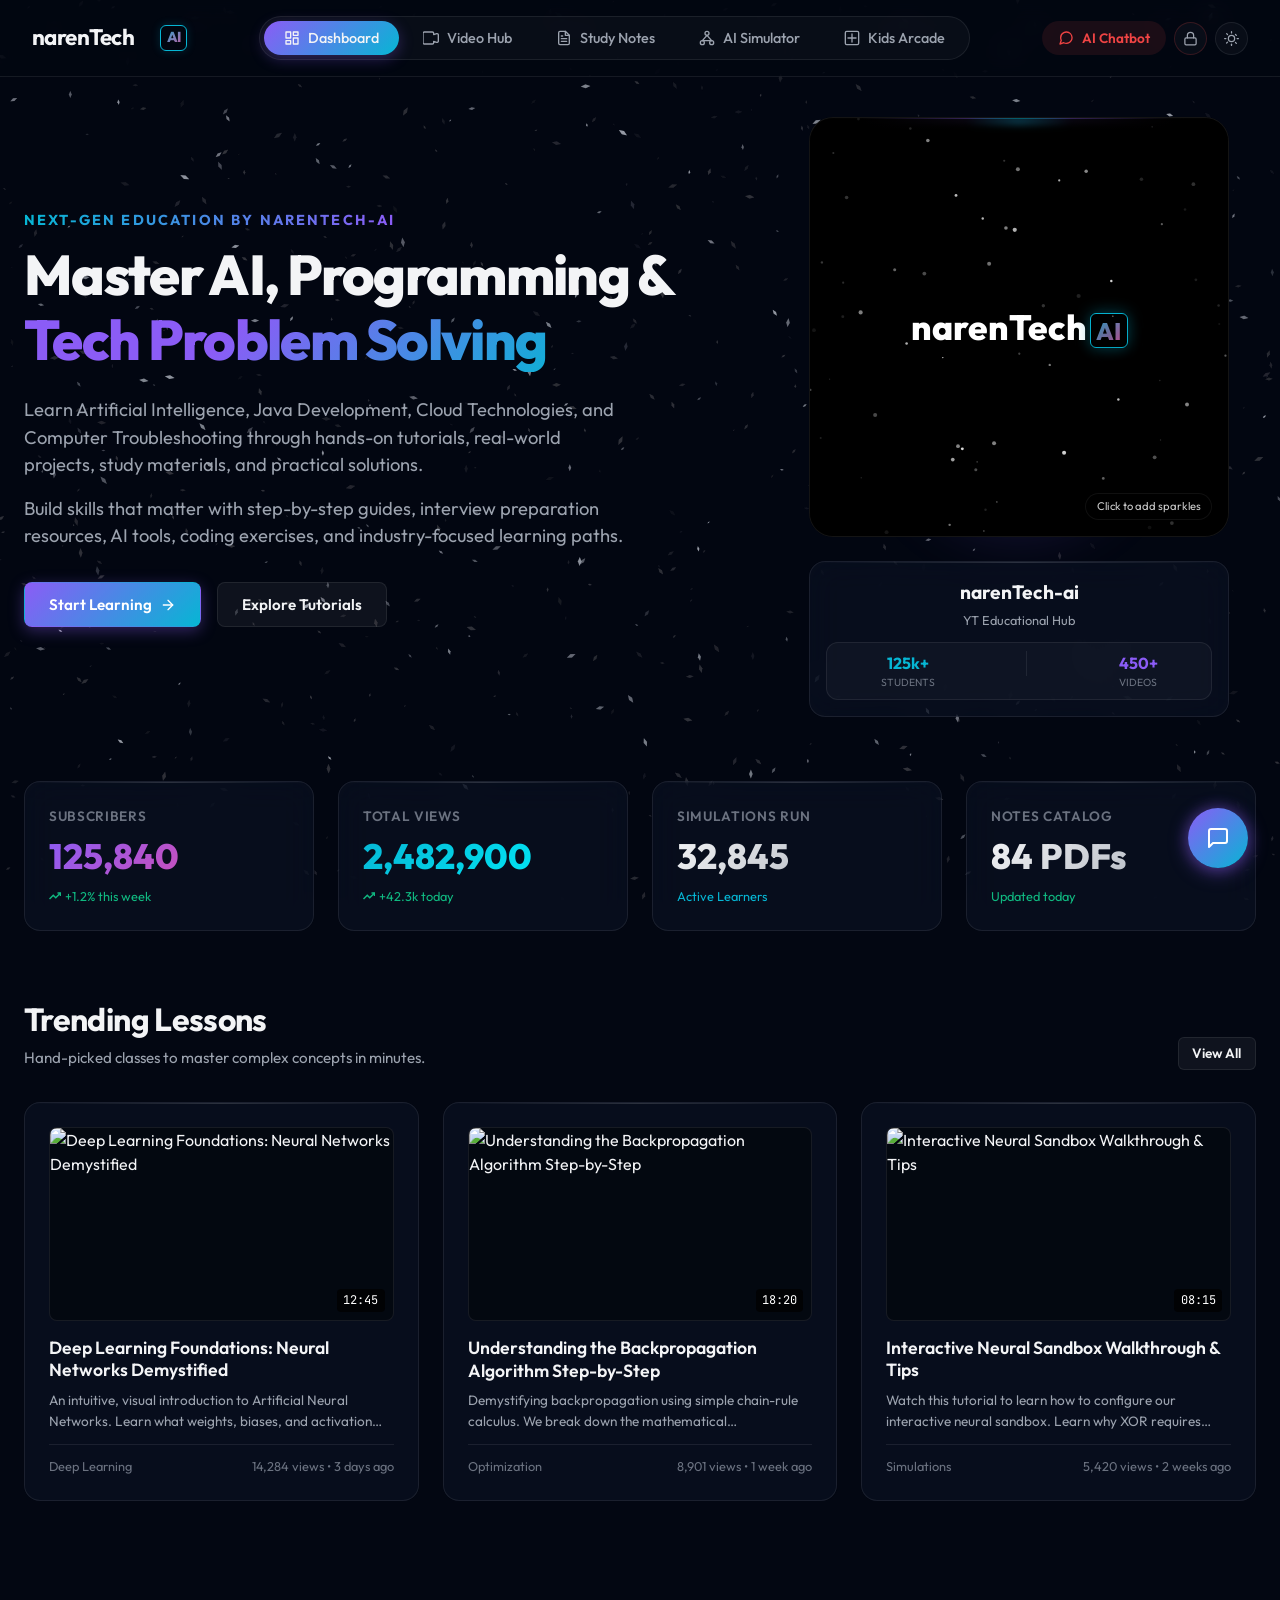
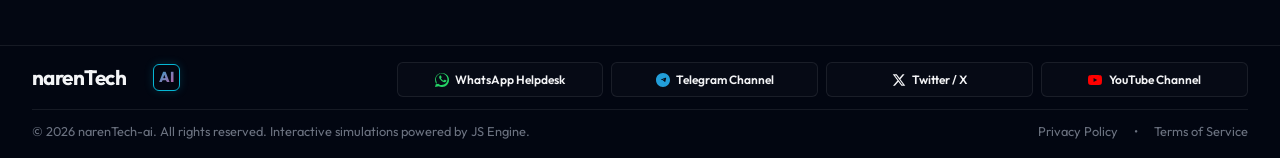
==== commit 7dd3656b: "feat: integrate sparkles, global compact footer, and ASMR background" ====
--- a/index.html
+++ b/index.html
@@ -9,9 +9,8 @@
 </head>
 <body>
 
-  <!-- Dynamic Interactive Background -->
-  <div class="bg-grid"></div>
-  <div class="bg-radial-glow"></div>
+  <!-- ASMR Static Interactive Background Canvas -->
+  <canvas id="asmrBackgroundCanvas" style="position: fixed; inset: 0; z-index: -2; width: 100vw; height: 100vh; display: block; pointer-events: none;"></canvas>
 
   <!-- Navigation Header -->
   <header>
@@ -66,40 +65,68 @@
         <div class="hero-text-content">
           <span class="hero-subtitle">Next-Gen Education by narenTech-ai</span>
           <h1 class="hero-title">
-            <span>Demystifying</span>
-            <span class="gradient-text">Artificial Intelligence</span>
+            <span>Master AI, Programming &amp;</span>
+            <span class="gradient-text">Tech Problem Solving</span>
           </h1>
+          <p class="hero-desc" style="margin-bottom: 1rem;">
+            Learn Artificial Intelligence, Java Development, Cloud Technologies, and Computer Troubleshooting through hands-on tutorials, real-world projects, study materials, and practical solutions.
+          </p>
           <p class="hero-desc">
-            Welcome to narenTech-ai, your comprehensive learning hub for Deep Learning, Machine Learning, and Computer Vision. Dive into step-by-step video courses, read production-grade documentation, and train actual neural networks interactively right inside your browser.
+            Build skills that matter with step-by-step guides, interview preparation resources, AI tools, coding exercises, and industry-focused learning paths.
           </p>
           <div class="hero-buttons">
             <button class="btn btn-primary" onclick="switchTab('sandbox-tab')">
-              Launch AI Simulator
+              Start Learning
               <svg width="16" height="16" viewBox="0 0 24 24" fill="none" stroke="currentColor" stroke-width="2" stroke-linecap="round" stroke-linejoin="round"><line x1="5" y1="12" x2="19" y2="12"></line><polyline points="12 5 19 12 12 19"></polyline></svg>
             </button>
             <button class="btn btn-secondary" onclick="switchTab('videos-tab')">
-              Browse Videos
+              Explore Tutorials
             </button>
           </div>
         </div>
-        <div class="hero-visual">
+        <div class="hero-visual" style="position: relative; display: flex; flex-direction: column; align-items: center; justify-content: center; gap: 1.5rem;">
           <div class="hero-glow-sphere"></div>
-          <!-- Premium 3D Glass Card showing Simulated Channel Logo -->
-          <div class="glass-card purple-glow" style="width: 320px; padding: 2rem; text-align: center; border-radius: 24px;">
-            <div style="width: 80px; height: 80px; background: linear-gradient(135deg, var(--accent-purple), var(--accent-cyan)); border-radius: 20px; margin: 0 auto 1.5rem auto; display: flex; align-items: center; justify-content: center; box-shadow: 0 8px 25px var(--accent-purple-glow);">
-              <svg width="40" height="40" viewBox="0 0 24 24" fill="none" stroke="white" stroke-width="2" stroke-linecap="round" stroke-linejoin="round"><path d="M12 2L2 7l10 5 10-5-10-5z"></path><path d="M2 17l10 5 10-5"></path><path d="M2 12l10 5 10-5"></path></svg>
-            </div>
-            <h3 style="font-size: 1.4rem; font-weight: 700; margin-bottom: 0.5rem;">narenTech-ai</h3>
-            <p style="color: var(--text-secondary); font-size: 0.9rem; margin-bottom: 1.5rem;">YT Educational Hub</p>
-            <div style="background: rgba(255,255,255,0.03); border: 1px solid var(--border-color); border-radius: 12px; padding: 0.75rem; display: flex; justify-content: space-around;">
+          
+          <!-- Sparkles Card (TSParticles style) -->
+          <div class="glass-card purple-glow" id="sparkles-card" style="width: 420px; height: 420px; max-width: 100%; aspect-ratio: 1/1; padding: 0.5rem; position: relative; border-radius: 24px; overflow: hidden; display: flex; flex-direction: column; align-items: center; justify-content: center; background: #000; cursor: pointer;">
+            <!-- Core Canvas -->
+            <canvas id="sparklesCanvas" style="width: 100%; height: 100%; position: absolute; inset: 0; z-index: 1; pointer-events: none;"></canvas>
+            
+            <!-- Gradient lines (from React component design) -->
+            <div style="position: absolute; top: 0; left: 0; right: 0; height: 10px; z-index: 2; pointer-events: none; width: 100%;">
+              <div style="position: absolute; left: 12.5%; right: 12.5%; top: 0; background: linear-gradient(to right, transparent, var(--accent-purple), transparent); height: 2px; width: 75%; filter: blur(4px);"></div>
+              <div style="position: absolute; left: 12.5%; right: 12.5%; top: 0; background: linear-gradient(to right, transparent, var(--accent-purple), transparent); height: 1px; width: 75%;"></div>
+              <div style="position: absolute; left: 37.5%; right: 37.5%; top: 0; background: linear-gradient(to right, transparent, var(--accent-cyan), transparent); height: 5px; width: 25%; filter: blur(4px);"></div>
+              <div style="position: absolute; left: 37.5%; right: 37.5%; top: 0; background: linear-gradient(to right, transparent, var(--accent-cyan), transparent); height: 1px; width: 25%;"></div>
+            </div>
+
+            <!-- Central Brand text -->
+            <h1 style="font-size: 2.2rem; font-weight: 800; color: #fff; position: relative; z-index: 3; text-shadow: 0 4px 20px rgba(0,0,0,0.6); user-select: none;">
+              narenTech<span style="background: linear-gradient(135deg, var(--accent-purple), var(--accent-cyan)); -webkit-background-clip: text; -webkit-text-fill-color: transparent;"></span><span style="background: linear-gradient(135deg, var(--accent-cyan), var(--accent-pink)); -webkit-background-clip: text; -webkit-text-fill-color: transparent; font-weight: 800; border: 1px solid var(--accent-cyan); padding: 0.1rem 0.35rem; border-radius: 6px; font-size: 1.5rem; margin-left: 0.2rem; box-shadow: 0 0 15px rgba(6,182,212,0.4);">AI</span>
+            </h1>
+
+            <!-- Radial Mask Overlay to prevent sharp edges -->
+            <div style="position: absolute; inset: 0; width: 100%; height: 100%; z-index: 2; pointer-events: none; background: radial-gradient(circle at center, transparent 35%, #000000 85%); opacity: 0.7;"></div>
+            
+            <!-- Floating interaction hint -->
+            <div id="sparkles-hint" style="position: absolute; bottom: 1rem; right: 1rem; background: rgba(0,0,0,0.6); backdrop-filter: blur(4px); border: 1px solid var(--border-color); padding: 0.25rem 0.65rem; border-radius: 9999px; font-size: 0.7rem; color: #fff; z-index: 10; pointer-events: none; opacity: 0.8; transition: opacity 0.5s;">
+              Click to add sparkles
+            </div>
+          </div>
+
+          <!-- Channel Stats Row -->
+          <div class="glass-card" style="width: 420px; max-width: 100%; padding: 1rem; text-align: center; border-radius: 16px;">
+            <h3 style="font-size: 1.2rem; font-weight: 700; margin-bottom: 0.25rem;">narenTech-ai</h3>
+            <p style="color: var(--text-secondary); font-size: 0.8rem; margin-bottom: 0.75rem;">YT Educational Hub</p>
+            <div style="background: rgba(255,255,255,0.03); border: 1px solid var(--border-color); border-radius: 12px; padding: 0.5rem; display: flex; justify-content: space-around;">
               <div>
-                <p style="font-size: 1.1rem; font-weight: 700; color: var(--accent-cyan);">125k+</p>
-                <p style="font-size: 0.7rem; color: var(--text-muted); text-transform: uppercase;">Students</p>
-              </div>
-              <div style="border-left: 1px solid var(--border-color); height: 35px;"></div>
+                <p style="font-size: 1rem; font-weight: 700; color: var(--accent-cyan);">125k+</p>
+                <p style="font-size: 0.65rem; color: var(--text-muted); text-transform: uppercase;">Students</p>
+              </div>
+              <div style="border-left: 1px solid var(--border-color); height: 25px;"></div>
               <div>
-                <p style="font-size: 1.1rem; font-weight: 700; color: var(--accent-purple);">450+</p>
-                <p style="font-size: 0.7rem; color: var(--text-muted); text-transform: uppercase;">Videos</p>
+                <p style="font-size: 1rem; font-weight: 700; color: var(--accent-purple);">450+</p>
+                <p style="font-size: 0.65rem; color: var(--text-muted); text-transform: uppercase;">Videos</p>
               </div>
             </div>
           </div>
--- a/styles.css
+++ b/styles.css
@@ -70,6 +70,53 @@
 }
 
 /* Light Theme Element Adjustments */
+body.light-mode header {
+  background: rgba(248, 250, 252, 0.85);
+  border-bottom: 1px solid rgba(15, 23, 42, 0.08);
+}
+
+body.light-mode .nav-links {
+  background: rgba(15, 23, 42, 0.04);
+  border-color: rgba(15, 23, 42, 0.08);
+}
+
+body.light-mode .nav-item {
+  color: var(--text-secondary);
+}
+
+body.light-mode .nav-item:hover {
+  color: var(--text-primary);
+  background: rgba(15, 23, 42, 0.05);
+}
+
+body.light-mode .nav-item.active {
+  color: #fff;
+  background: linear-gradient(135deg, var(--accent-purple), var(--accent-cyan));
+}
+
+body.light-mode #btn-admin-portal,
+body.light-mode #btn-theme-toggle {
+  background: rgba(15, 23, 42, 0.04) !important;
+  border-color: rgba(15, 23, 42, 0.08) !important;
+  color: var(--text-secondary) !important;
+}
+
+body.light-mode #btn-admin-portal:hover,
+body.light-mode #btn-theme-toggle:hover {
+  background: rgba(15, 23, 42, 0.08) !important;
+  color: var(--text-primary) !important;
+}
+
+body.light-mode footer {
+  background: rgba(241, 245, 249, 0.9);
+  border-top: 1px solid rgba(15, 23, 42, 0.08);
+}
+
+body.light-mode .footer-bottom {
+  border-top: 1px solid rgba(15, 23, 42, 0.08);
+  color: var(--text-muted);
+}
+
 body.light-mode .bg-grid {
   background-image: 
     linear-gradient(to right, rgba(15, 23, 42, 0.02) 1px, transparent 1px),
@@ -1788,45 +1835,38 @@
 /* ==========================================================================
    KIDS ARCADE COMPACT FOOTER STYLING
    ========================================================================== */
-/* When the Kids Arcade or Dashboard tab is active, we shrink the footer to prevent page scrollbar */
-body:has(#kids-arcade-tab.active) footer,
-body:has(#dashboard-tab.active) footer {
+/* Compact Footer Styling across all tabs to decrease height and prevent scrollbars */
+footer {
   margin-top: 1rem !important;
   padding: 1rem 2rem 1rem 2rem !important;
 }
 
-body:has(#kids-arcade-tab.active) .footer-content,
-body:has(#dashboard-tab.active) .footer-content {
+.footer-content {
   margin-bottom: 0.75rem !important;
   gap: 1.5rem !important;
   grid-template-columns: 1fr 2.5fr !important;
 }
 
-body:has(#kids-arcade-tab.active) .footer-brand p,
-body:has(#dashboard-tab.active) .footer-brand p {
+.footer-brand p {
   display: none !important; /* Hide description text */
 }
 
-body:has(#kids-arcade-tab.active) .footer-brand h3,
-body:has(#dashboard-tab.active) .footer-brand h3 {
+.footer-brand h3 {
   margin-bottom: 0.25rem !important;
 }
 
-body:has(#kids-arcade-tab.active) .footer-brand,
-body:has(#dashboard-tab.active) .footer-brand {
+.footer-brand {
   display: flex !important;
   flex-direction: column !important;
   justify-content: center !important;
 }
 
-body:has(#kids-arcade-tab.active) .social-cards,
-body:has(#dashboard-tab.active) .social-cards {
+.social-cards {
   grid-template-columns: repeat(4, 1fr) !important;
   gap: 0.5rem !important;
 }
 
-body:has(#kids-arcade-tab.active) .social-connect-card,
-body:has(#dashboard-tab.active) .social-connect-card {
+.social-connect-card {
   flex-direction: row !important;
   align-items: center !important;
   justify-content: center !important;
@@ -1836,31 +1876,25 @@
   height: auto !important;
 }
 
-body:has(#kids-arcade-tab.active) .social-connect-card .social-arrow,
-body:has(#kids-arcade-tab.active) .social-connect-card .social-handle,
-body:has(#dashboard-tab.active) .social-connect-card .social-arrow,
-body:has(#dashboard-tab.active) .social-connect-card .social-handle {
+.social-connect-card .social-arrow,
+.social-connect-card .social-handle {
   display: none !important; /* Hide arrow and subtext */
 }
 
-body:has(#kids-arcade-tab.active) .social-connect-card .social-icon,
-body:has(#dashboard-tab.active) .social-connect-card .social-icon {
+.social-connect-card .social-icon {
   font-size: 1rem !important;
 }
 
-body:has(#kids-arcade-tab.active) .social-connect-card .social-icon svg,
-body:has(#dashboard-tab.active) .social-connect-card .social-icon svg {
+.social-connect-card .social-icon svg {
   width: 14px !important;
   height: 14px !important;
 }
 
-body:has(#kids-arcade-tab.active) .social-connect-card .social-name,
-body:has(#dashboard-tab.active) .social-connect-card .social-name {
+.social-connect-card .social-name {
   font-size: 0.75rem !important;
 }
 
-body:has(#kids-arcade-tab.active) .footer-bottom,
-body:has(#dashboard-tab.active) .footer-bottom {
+.footer-bottom {
   padding-top: 0.75rem !important;
 }
 
@@ -2077,13 +2111,11 @@
   }
 
   /* Compact footer social cards on mobile */
-  body:has(#kids-arcade-tab.active) .social-connect-card .social-name,
-  body:has(#dashboard-tab.active) .social-connect-card .social-name {
+  .social-connect-card .social-name {
     display: none !important;
   }
   
-  body:has(#kids-arcade-tab.active) .social-cards,
-  body:has(#dashboard-tab.active) .social-cards {
+  .social-cards {
     grid-template-columns: repeat(4, 1fr) !important;
   }
 }
